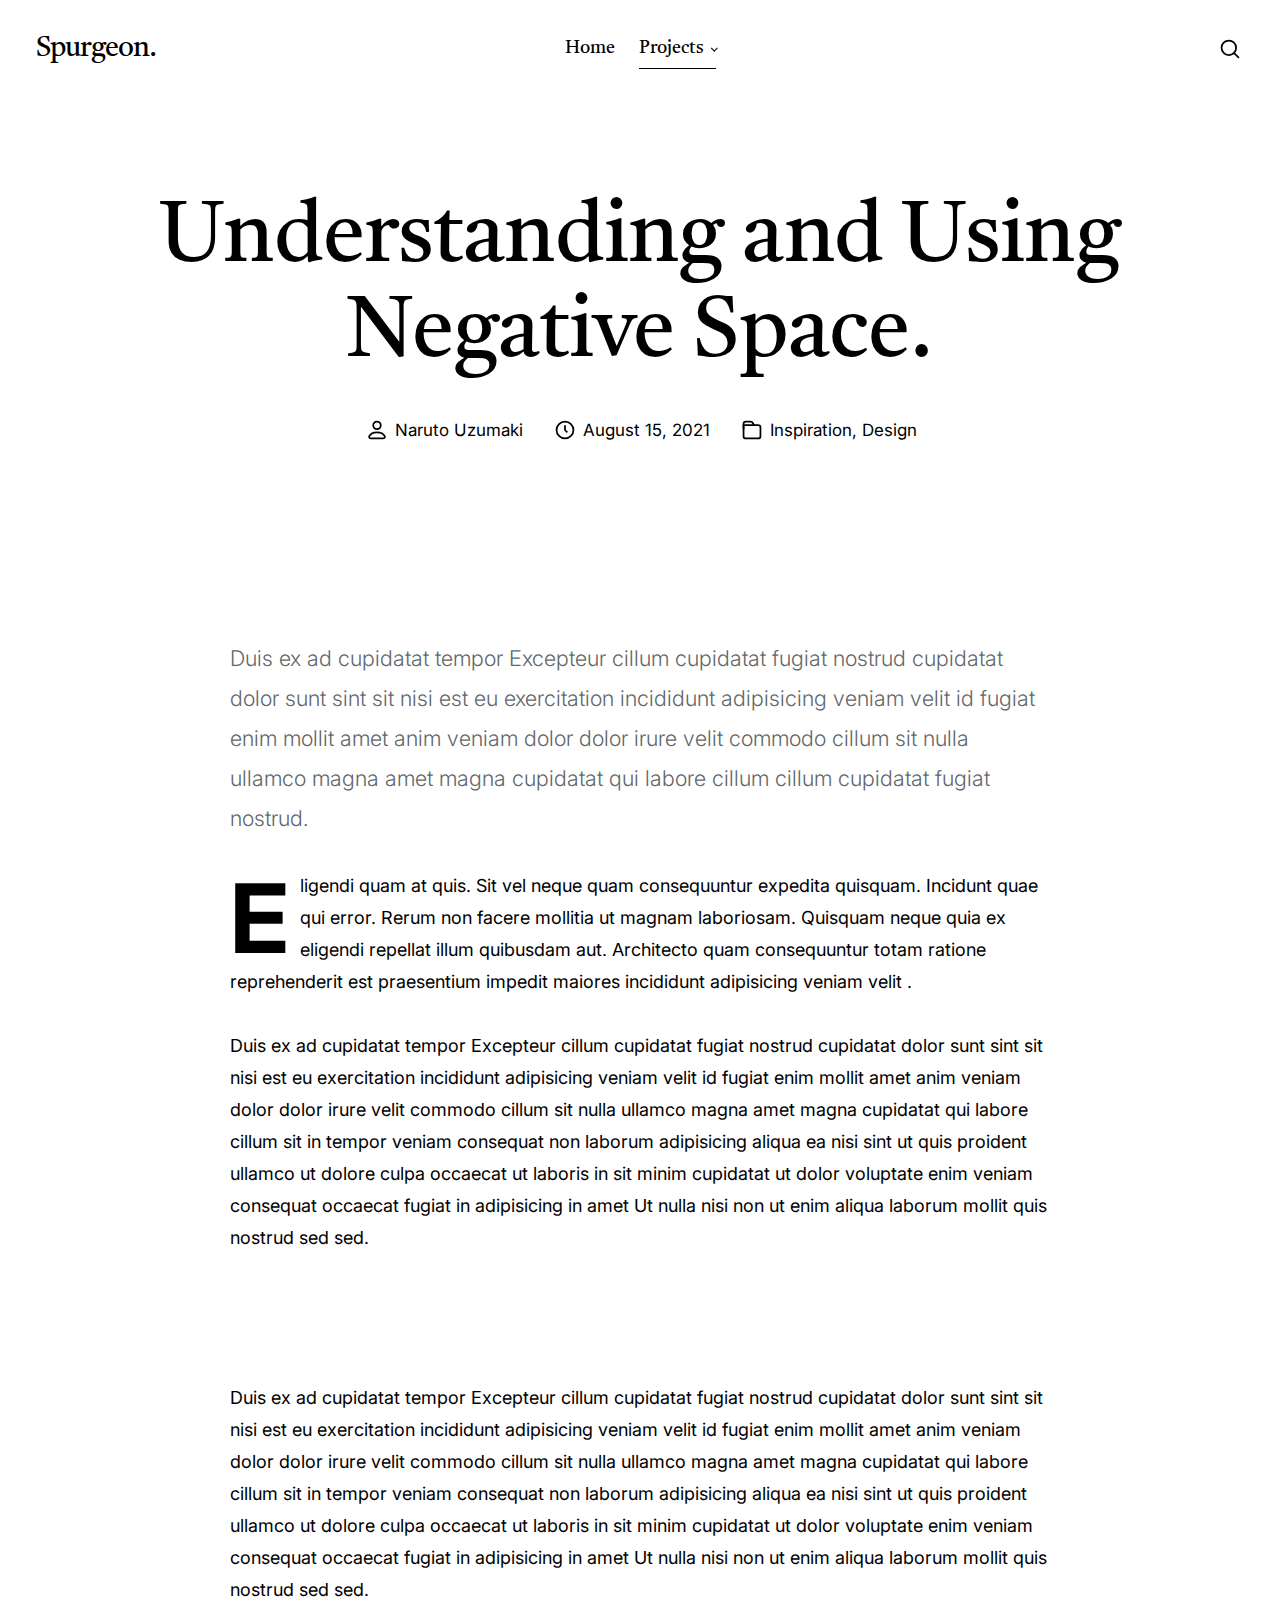
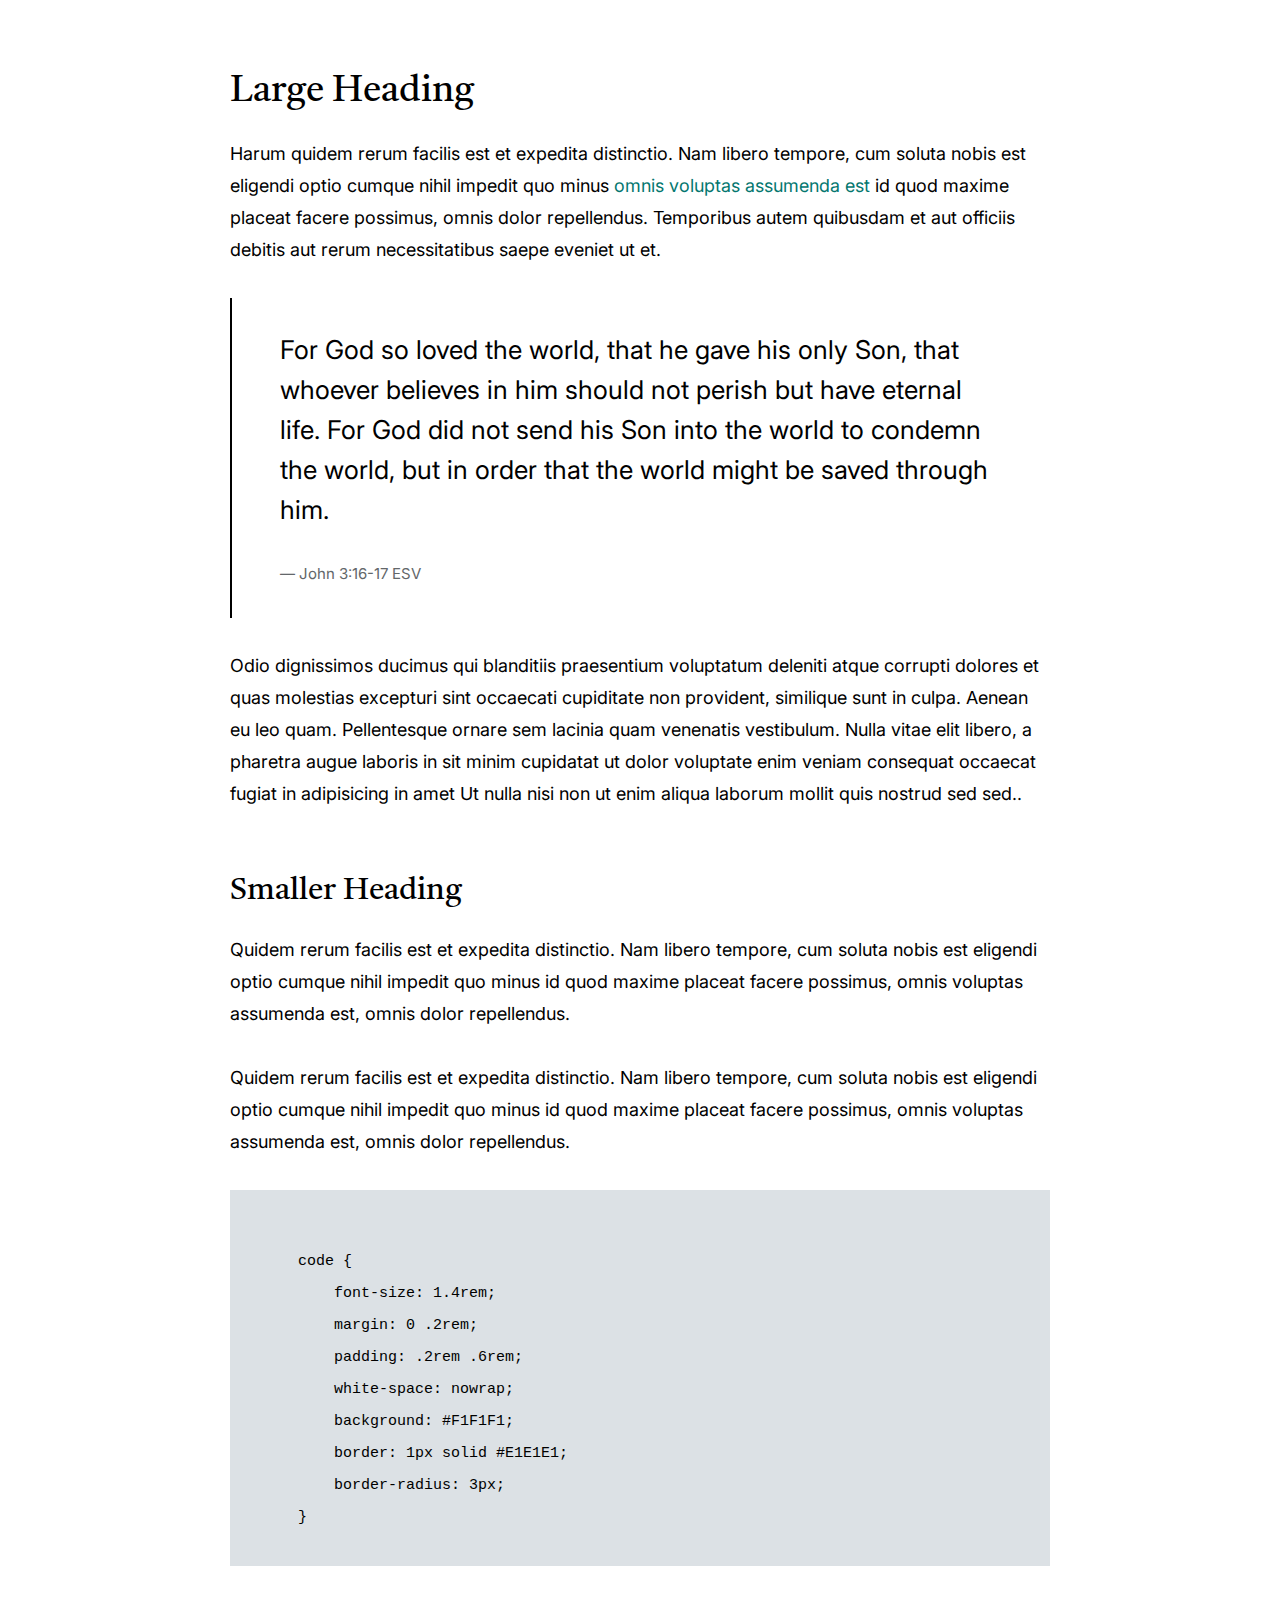
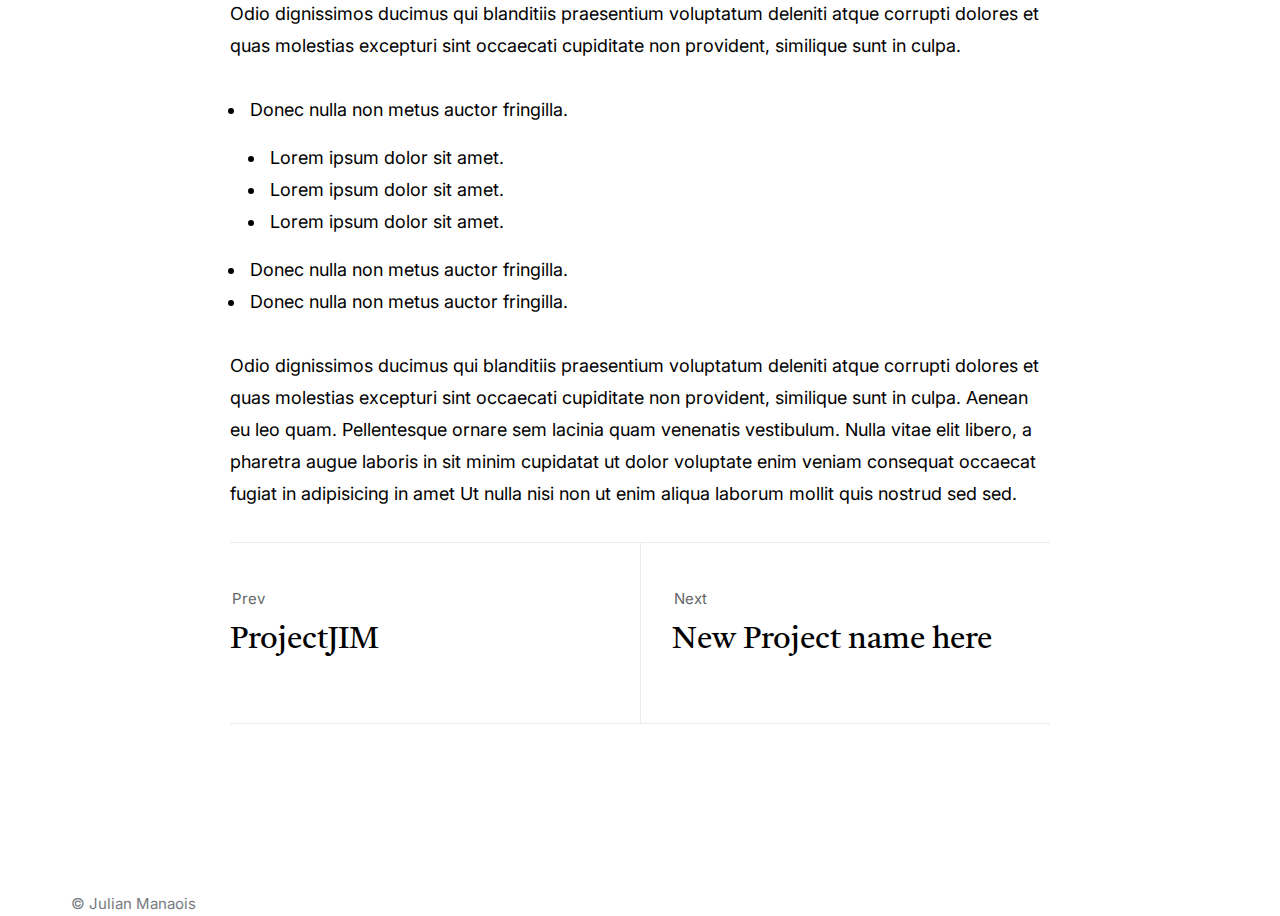
==== anyabot.html @ 5044588b "update blog pgs" ====
<!DOCTYPE html>
<html lang="en" class="no-js" >
<head>

    <!--- basic page needs
    ================================================== -->
    <meta charset="utf-8">
    <meta name="viewport" content="width=device-width, initial-scale=1">
    <title>Standard Post - Spurgeon</title>

    <script>
        document.documentElement.classList.remove('no-js');
        document.documentElement.classList.add('js');
    </script>

    <!-- CSS
    ================================================== -->
    <link rel="stylesheet" href="css/vendor.css">
    <link rel="stylesheet" href="css/styles.css">

    <!-- favicons
    ================================================== -->
    <link rel="apple-touch-icon" sizes="180x180" href="apple-touch-icon.png">
    <link rel="icon" type="image/png" sizes="32x32" href="favicon-32x32.png">
    <link rel="icon" type="image/png" sizes="16x16" href="favicon-16x16.png">
    <link rel="manifest" href="site.webmanifest">

</head>

<body id="top">


    <!-- preloader
    ================================================== -->
    <div id="preloader">
        <div id="loader" class="dots-fade">
            <div></div>
            <div></div>
            <div></div>
        </div>
    </div>


    <!-- page wrap
    ================================================== -->
    <div id="page" class="s-pagewrap">


        <!-- # site header 
        ================================================== -->
        <header id="masthead" class="s-header">

            <div class="s-header__branding">
                <p class="site-title">
                    <a href="index.html" rel="home">Spurgeon.</a>
                </p>
            </div>

            <div class="row s-header__navigation">

                <nav class="s-header__nav-wrap">
    
                    <ul class="s-header__nav">
                        <li><a href="index.html" title="">Home</a></li>
                        <li class="current-menu-item has-children">
                            <a href="#0" title="" class="">Projects</a>
                            <ul class="sub-menu">
                                <li><a href="projectjim.html">ProjectJIM</a></li>
                                <li><a href="jobhunter.html">JobHunter</a></li>
                                <li><a href="anyabot.html">AnyaBot</a></li>
                            </ul>
                        </li>
                    </ul> <!-- end s-header__nav -->

                </nav> <!-- end s-header__nav-wrap -->
    
            </div> <!-- end s-header__navigation -->

            <div class="s-header__search">

                <div class="s-header__search-inner">
                    <div class="row">
    
                        <form role="search" method="get" class="s-header__search-form" action="#">
                            <label>
                                <span class="u-screen-reader-text">Search for:</span>
                                <input type="search" class="s-header__search-field" placeholder="Search for..." value="" name="s" title="Search for:" autocomplete="off">
                            </label>
                            <input type="submit" class="s-header__search-submit" value="Search"> 
                        </form>
    
                        <a href="#0" title="Close Search" class="s-header__search-close">Close</a>
    
                    </div> <!-- end row -->
                </div> <!-- s-header__search-inner -->
    
            </div> <!-- end s-header__search -->

            <a class="s-header__menu-toggle" href="#0"><span>Menu</span></a>
            <a class="s-header__search-trigger" href="#">
                <svg width="24" height="24" fill="none" viewBox="0 0 24 24">
                    <path stroke="currentColor" stroke-linecap="round" stroke-linejoin="round" stroke-width="1.5" d="M19.25 19.25L15.5 15.5M4.75 11C4.75 7.54822 7.54822 4.75 11 4.75C14.4518 4.75 17.25 7.54822 17.25 11C17.25 14.4518 14.4518 17.25 11 17.25C7.54822 17.25 4.75 14.4518 4.75 11Z"></path>
                </svg>
            </a>

        </header> <!-- end s-header -->


        <!-- # site-content
        ================================================== -->
        <div id="content" class="s-content s-content--blog">

                <div class="row entry-wrap">
                    <div class="column lg-12">

                        <article class="entry format-standard">

                            <header class="entry__header">
    
                                <h1 class="entry__title">
                                    Understanding and Using Negative Space.
                                </h1>

                                <div class="entry__meta">
                                    <div class="entry__meta-author">
                                        <svg width="24" height="24" fill="none" viewBox="0 0 24 24">
                                            <circle cx="12" cy="8" r="3.25" stroke="currentColor" stroke-linecap="round" stroke-linejoin="round" stroke-width="1.5"></circle>
                                            <path stroke="currentColor" stroke-linecap="round" stroke-linejoin="round" stroke-width="1.5" d="M6.8475 19.25H17.1525C18.2944 19.25 19.174 18.2681 18.6408 17.2584C17.8563 15.7731 16.068 14 12 14C7.93201 14 6.14367 15.7731 5.35924 17.2584C4.82597 18.2681 5.70558 19.25 6.8475 19.25Z"></path>
                                        </svg>
                                        <a href="#">Naruto Uzumaki</a> 
                                    </div>
                                    <div class="entry__meta-date">
                                        <svg width="24" height="24" fill="none" viewBox="0 0 24 24">
                                            <circle cx="12" cy="12" r="7.25" stroke="currentColor" stroke-width="1.5"></circle>
                                            <path stroke="currentColor" stroke-width="1.5" d="M12 8V12L14 14"></path>
                                        </svg>
                                        August 15, 2021 
                                    </div>
                                    <div class="entry__meta-cat">
                                        <svg width="24" height="24" fill="none" viewBox="0 0 24 24">
                                            <path stroke="currentColor" stroke-linecap="round" stroke-linejoin="round" stroke-width="1.5" d="M19.25 17.25V9.75C19.25 8.64543 18.3546 7.75 17.25 7.75H4.75V17.25C4.75 18.3546 5.64543 19.25 6.75 19.25H17.25C18.3546 19.25 19.25 18.3546 19.25 17.25Z"></path>
                                            <path stroke="currentColor" stroke-linecap="round" stroke-linejoin="round" stroke-width="1.5" d="M13.5 7.5L12.5685 5.7923C12.2181 5.14977 11.5446 4.75 10.8127 4.75H6.75C5.64543 4.75 4.75 5.64543 4.75 6.75V11"></path>
                                        </svg>
                                          
                                        <span class="cat-links">
                                            <a href="#0">Inspiration</a>
                                            <a href="#0">Design</a>
                                        </span>
                                    </div>
                                </div>
                            </header>

                            <div class="entry__media">
                                <figure class="featured-image">
                                    <img src="images/thumbs/single/standard-1200.jpg" 
                                      srcset="images/thumbs/single/standard-2400.jpg 2400w, 
                                              images/thumbs/single/standard-1200.jpg 1200w, 
                                              images/thumbs/single/standard-600.jpg 600w" sizes="(max-width: 2400px) 100vw, 2400px" alt="">
                                </figure>
                            </div>

                            <div class="content-primary">

                                <div class="entry__content">
                                    <p class="lead">
                                    Duis ex ad cupidatat tempor Excepteur cillum cupidatat fugiat nostrud cupidatat dolor 
                                    sunt sint sit nisi est eu exercitation incididunt adipisicing veniam velit id fugiat 
                                    enim mollit amet anim veniam dolor dolor irure velit commodo cillum sit nulla ullamco 
                                    magna amet magna cupidatat qui labore cillum cillum cupidatat fugiat nostrud. </p> 

                                    <p class="drop-cap">
                                    Eligendi quam at quis. Sit vel neque quam consequuntur expedita quisquam. Incidunt quae 
                                    qui error. Rerum non facere mollitia ut magnam laboriosam. Quisquam neque quia ex eligendi 
                                    repellat illum quibusdam aut. Architecto quam consequuntur totam ratione reprehenderit est 
                                    praesentium impedit maiores incididunt adipisicing veniam velit .
                                    </p>
            
                                    <p>
                                    Duis ex ad cupidatat tempor Excepteur cillum cupidatat fugiat nostrud cupidatat dolor 
                                    sunt sint sit nisi est eu exercitation incididunt adipisicing veniam velit id fugiat 
                                    enim mollit amet anim veniam dolor dolor irure velit commodo cillum sit nulla ullamco 
                                    magna amet magna cupidatat qui labore cillum sit in tempor veniam consequat non laborum 
                                    adipisicing aliqua ea nisi sint ut quis proident ullamco ut dolore culpa occaecat ut 
                                    laboris in sit minim cupidatat ut dolor voluptate enim veniam consequat occaecat fugiat 
                                    in adipisicing in amet Ut nulla nisi non ut enim aliqua laborum mollit quis nostrud sed sed.
                                    </p>
                
                                    <figure class="alignwide">
                                        <img src="images/sample-1200.jpg" 
                                          srcset="images/sample-2400.jpg 2400w, 
                                                  images/sample-1200.jpg 1200w, 
                                                  images/sample-600.jpg 600w" sizes="(max-width: 2400px) 100vw, 2400px" alt="">
                                    </figure>
            
                                    <p>
                                    Duis ex ad cupidatat tempor Excepteur cillum cupidatat fugiat nostrud cupidatat dolor 
                                    sunt sint sit nisi est eu exercitation incididunt adipisicing veniam velit id fugiat 
                                    enim mollit amet anim veniam dolor dolor irure velit commodo cillum sit nulla ullamco 
                                    magna amet magna cupidatat qui labore cillum sit in tempor veniam consequat non laborum 
                                    adipisicing aliqua ea nisi sint ut quis proident ullamco ut dolore culpa occaecat ut 
                                    laboris in sit minim cupidatat ut dolor voluptate enim veniam consequat occaecat fugiat 
                                    in adipisicing in amet Ut nulla nisi non ut enim aliqua laborum mollit quis nostrud sed sed.
                                    </p>
            
                                    <h2>Large Heading</h2>
            
                                    <p>
                                    Harum quidem rerum facilis est et expedita distinctio. Nam libero tempore, cum soluta 
                                    nobis est eligendi optio cumque nihil impedit quo minus <a href="http://#">omnis voluptas assumenda est</a> 
                                    id quod maxime placeat facere possimus, omnis dolor repellendus. Temporibus autem quibusdam et 
                                    aut officiis debitis aut rerum necessitatibus saepe eveniet ut et.</p>
            
                                    <blockquote>
                                        <p>
                                        For God so loved the world, that he gave his only Son, that whoever believes in 
                                        him should not perish but have eternal life. For God did not send his Son into 
                                        the world to condemn the world, but in order that the world might be 
                                        saved through him.
                                        </p>
                                        <cite>John 3:16-17 ESV</cite>
                                    </blockquote>
            
                                    <p>
                                    Odio dignissimos ducimus qui blanditiis praesentium voluptatum deleniti atque corrupti dolores 
                                    et quas molestias excepturi sint occaecati cupiditate non provident, similique sunt in culpa. 
                                    Aenean eu leo quam. Pellentesque ornare sem lacinia quam venenatis vestibulum. Nulla vitae elit 
                                    libero, a pharetra augue laboris in sit minim cupidatat ut dolor voluptate enim veniam consequat 
                                    occaecat fugiat in adipisicing in amet Ut nulla nisi non ut enim aliqua laborum mollit quis nostrud sed sed..</p>
            
                                    <h3>Smaller Heading</h3>
            
                                    <p>
                                    Quidem rerum facilis est et expedita distinctio. Nam libero tempore, cum soluta nobis est 
                                    eligendi optio cumque nihil impedit quo minus id quod maxime placeat facere possimus, omnis voluptas 
                                    assumenda est, omnis dolor repellendus.
                                    </p>
            
                                    <p>
                                    Quidem rerum facilis est et expedita distinctio. Nam libero tempore, cum soluta nobis est 
                                    eligendi optio cumque nihil impedit quo minus id quod maxime placeat facere possimus, omnis voluptas 
                                    assumenda est, omnis dolor repellendus.
                                    </p>
                                        
<pre><code class="language-css">
    code {
        font-size: 1.4rem;
        margin: 0 .2rem;
        padding: .2rem .6rem;
        white-space: nowrap;
        background: #F1F1F1;
        border: 1px solid #E1E1E1;	
        border-radius: 3px;
    }
</code></pre>
                                            
                                    <p>
                                    Odio dignissimos ducimus qui blanditiis praesentium voluptatum deleniti atque corrupti dolores et 
                                    quas molestias excepturi sint occaecati cupiditate non provident, similique sunt in culpa.</p>
            
                                    <ul>
                                        <li>Donec nulla non metus auctor fringilla.
                                            <ul>
                                                <li>Lorem ipsum dolor sit amet.</li>
                                                <li>Lorem ipsum dolor sit amet.</li>
                                                <li>Lorem ipsum dolor sit amet.</li>
                                            </ul>
                                        </li>
                                        <li>Donec nulla non metus auctor fringilla.</li>
                                        <li>Donec nulla non metus auctor fringilla.</li>
                                    </ul>
            
                                    <p>
                                    Odio dignissimos ducimus qui blanditiis praesentium voluptatum deleniti atque corrupti dolores et quas 
                                    molestias excepturi sint occaecati cupiditate non provident, similique sunt in culpa. Aenean eu leo quam. 
                                    Pellentesque ornare sem lacinia quam venenatis vestibulum. Nulla vitae elit libero, a pharetra augue 
                                    laboris in sit minim cupidatat ut dolor voluptate enim veniam consequat occaecat fugiat in adipisicing 
                                    in amet Ut nulla nisi non ut enim aliqua laborum mollit quis nostrud sed sed.
                                    </p>

                                <div class="post-nav">
                                    <div class="post-nav__prev">
                                        <a href="projectjim.html" rel="prev">
                                            <span>Prev</span>
                                            ProjectJIM 
                                        </a>
                                    </div>
                                    <div class="post-nav__next">
                                        <a href="newproject.html" rel="next">
                                            <span>Next</span>
                                            New Project name here
                                        </a>
                                    </div>
                                </div>

                            </div> <!-- end content-primary -->

                        </article> <!-- end entry -->

                </div>
            </div> <!-- end s-footer__subscribe -->

            <div class="row s-footer__bottom">
                <div class="column lg-5 md-6 tab-12">
                    <div class="ss-copyright">
                        <span>© Julian Manaois</span> 
                    </div>
                </div>

            </div> <!-- end s-footer__bottom -->
           
            <div class="ss-go-top">
                <a class="smoothscroll" title="Back to Top" href="#top">
                    <svg width="24" height="24" fill="none" viewBox="0 0 24 24">
                        <path stroke="currentColor" stroke-linecap="round" stroke-linejoin="round" stroke-width="1.5" d="M17.25 10.25L12 4.75L6.75 10.25"/>
                        <path stroke="currentColor" stroke-linecap="round" stroke-linejoin="round" stroke-width="1.5" d="M12 19.25V5.75"/>
                    </svg>
                </a>
            </div> <!-- end ss-go-top -->

        </footer><!-- end s-footer -->


    <!-- Java Script
    ================================================== -->
    <script src="js/blogplugins.js"></script>
    <script src="js/blogmain.js"></script>

</body>
</html>
---- css/vendor.css ----
/* clearfix */
.owl-carousel .owl-wrapper:after {
	content: ".";
	display: block;
	clear: both;
	visibility: hidden;
	line-height: 0;
	height: 0;
}

/* display none until init */
.owl-carousel {
	display: none;
	position: relative;
	width: 100%;
	-ms-touch-action: pan-y;
}
.owl-carousel .owl-wrapper {
	display: none;
	position: relative;
	-webkit-transform: translate3d(0px, 0px, 0px);
}
.owl-carousel .owl-wrapper-outer {
	overflow: hidden;
	position: relative;
	width: 100%;
}
.owl-carousel .owl-wrapper-outer.autoHeight {
	-webkit-transition: height 500ms ease-in-out;
	-moz-transition: height 500ms ease-in-out;
	-ms-transition: height 500ms ease-in-out;
	-o-transition: height 500ms ease-in-out;
	transition: height 500ms ease-in-out;
}
.owl-carousel .owl-item {
	float: left;
}
.owl-controls .owl-page, .owl-controls .owl-buttons div {
	cursor: pointer;
}
.owl-controls {
	-webkit-user-select: none;
	-khtml-user-select: none;
	-moz-user-select: none;
	-ms-user-select: none;
	user-select: none;
	-webkit-tap-highlight-color: transparent;
}

/* mouse grab icon */
.grabbing {
	cursor: url(grabbing.png) 8 8, move;
}

/* fix */
.owl-carousel .owl-wrapper, .owl-carousel .owl-item {
	-webkit-backface-visibility: hidden;
	-moz-backface-visibility: hidden;
	-ms-backface-visibility: hidden;
	-webkit-transform: translate3d(0, 0, 0);
	-moz-transform: translate3d(0, 0, 0);
	-ms-transform: translate3d(0, 0, 0);
}

/* 
 *  Owl Carousel CSS3 Transitions 
 *  v1.3.2
 */
.owl-origin {
	-webkit-perspective: 1200px;
	-webkit-perspective-origin-x: 50%;
	-webkit-perspective-origin-y: 50%;
	-moz-perspective: 1200px;
	-moz-perspective-origin-x: 50%;
	-moz-perspective-origin-y: 50%;
	perspective: 1200px;
}

/* fade */
.owl-fade-out {
	z-index: 10;
	-webkit-animation: fadeOut .7s both ease;
	-moz-animation: fadeOut .7s both ease;
	animation: fadeOut .7s both ease;
}
.owl-fade-in {
	-webkit-animation: fadeIn .7s both ease;
	-moz-animation: fadeIn .7s both ease;
	animation: fadeIn .7s both ease;
}

/* backSlide */
.owl-backSlide-out {
	-webkit-animation: backSlideOut 1s both ease;
	-moz-animation: backSlideOut 1s both ease;
	animation: backSlideOut 1s both ease;
}
.owl-backSlide-in {
	-webkit-animation: backSlideIn 1s both ease;
	-moz-animation: backSlideIn 1s both ease;
	animation: backSlideIn 1s both ease;
}

/* goDown */
.owl-goDown-out {
	-webkit-animation: scaleToFade .7s ease both;
	-moz-animation: scaleToFade .7s ease both;
	animation: scaleToFade .7s ease both;
}
.owl-goDown-in {
	-webkit-animation: goDown .6s ease both;
	-moz-animation: goDown .6s ease both;
	animation: goDown .6s ease both;
}

/* scaleUp */
.owl-fadeUp-in {
	-webkit-animation: scaleUpFrom .5s ease both;
	-moz-animation: scaleUpFrom .5s ease both;
	animation: scaleUpFrom .5s ease both;
}
.owl-fadeUp-out {
	-webkit-animation: scaleUpTo .5s ease both;
	-moz-animation: scaleUpTo .5s ease both;
	animation: scaleUpTo .5s ease both;
}

/* Keyframes */

/*empty*/
@-webkit-keyframes empty {
	0% {
		opacity: 1;
	}
}
@-moz-keyframes empty {
	0% {
		opacity: 1;
	}
}
@keyframes empty {
	0% {
		opacity: 1;
	}
}
@-webkit-keyframes fadeIn {
	0% {
		opacity: 0;
	}
	100% {
		opacity: 1;
	}
}
@-moz-keyframes fadeIn {
	0% {
		opacity: 0;
	}
	100% {
		opacity: 1;
	}
}
@keyframes fadeIn {
	0% {
		opacity: 0;
	}
	100% {
		opacity: 1;
	}
}
@-webkit-keyframes fadeOut {
	0% {
		opacity: 1;
	}
	100% {
		opacity: 0;
	}
}
@-moz-keyframes fadeOut {
	0% {
		opacity: 1;
	}
	100% {
		opacity: 0;
	}
}
@keyframes fadeOut {
	0% {
		opacity: 1;
	}
	100% {
		opacity: 0;
	}
}
@-webkit-keyframes backSlideOut {
	25% {
		opacity: .5;
		-webkit-transform: translateZ(-500px);
	}
	75% {
		opacity: .5;
		-webkit-transform: translateZ(-500px) translateX(-200%);
	}
	100% {
		opacity: .5;
		-webkit-transform: translateZ(-500px) translateX(-200%);
	}
}
@-moz-keyframes backSlideOut {
	25% {
		opacity: .5;
		-moz-transform: translateZ(-500px);
	}
	75% {
		opacity: .5;
		-moz-transform: translateZ(-500px) translateX(-200%);
	}
	100% {
		opacity: .5;
		-moz-transform: translateZ(-500px) translateX(-200%);
	}
}
@keyframes backSlideOut {
	25% {
		opacity: .5;
		transform: translateZ(-500px);
	}
	75% {
		opacity: .5;
		transform: translateZ(-500px) translateX(-200%);
	}
	100% {
		opacity: .5;
		transform: translateZ(-500px) translateX(-200%);
	}
}
@-webkit-keyframes backSlideIn {
	0%, 25% {
		opacity: .5;
		-webkit-transform: translateZ(-500px) translateX(200%);
	}
	75% {
		opacity: .5;
		-webkit-transform: translateZ(-500px);
	}
	100% {
		opacity: 1;
		-webkit-transform: translateZ(0) translateX(0);
	}
}
@-moz-keyframes backSlideIn {
	0%, 25% {
		opacity: .5;
		-moz-transform: translateZ(-500px) translateX(200%);
	}
	75% {
		opacity: .5;
		-moz-transform: translateZ(-500px);
	}
	100% {
		opacity: 1;
		-moz-transform: translateZ(0) translateX(0);
	}
}
@keyframes backSlideIn {
	0%, 25% {
		opacity: .5;
		transform: translateZ(-500px) translateX(200%);
	}
	75% {
		opacity: .5;
		transform: translateZ(-500px);
	}
	100% {
		opacity: 1;
		transform: translateZ(0) translateX(0);
	}
}
@-webkit-keyframes scaleToFade {
	to {
		opacity: 0;
		-webkit-transform: scale(0.8);
	}
}
@-moz-keyframes scaleToFade {
	to {
		opacity: 0;
		-moz-transform: scale(0.8);
	}
}
@keyframes scaleToFade {
	to {
		opacity: 0;
		transform: scale(0.8);
	}
}
@-webkit-keyframes goDown {
	from {
		-webkit-transform: translateY(-100%);
	}
}
@-moz-keyframes goDown {
	from {
		-moz-transform: translateY(-100%);
	}
}
@keyframes goDown {
	from {
		transform: translateY(-100%);
	}
}
@-webkit-keyframes scaleUpFrom {
	from {
		opacity: 0;
		-webkit-transform: scale(1.5);
	}
}
@-moz-keyframes scaleUpFrom {
	from {
		opacity: 0;
		-moz-transform: scale(1.5);
	}
}
@keyframes scaleUpFrom {
	from {
		opacity: 0;
		transform: scale(1.5);
	}
}
@-webkit-keyframes scaleUpTo {
	to {
		opacity: 0;
		-webkit-transform: scale(1.5);
	}
}
@-moz-keyframes scaleUpTo {
	to {
		opacity: 0;
		-moz-transform: scale(1.5);
	}
}
@keyframes scaleUpTo {
	to {
		opacity: 0;
		transform: scale(1.5);
	}
}



.mfp-bg {
	top: 0;
	left: 0;
	width: 100%;
	height: 100%;
	z-index: 1042;
	overflow: hidden;
	position: fixed;
	background: #0b0b0b;
	opacity: 0.8;
	filter: alpha(opacity=80);
}
.mfp-wrap {
	top: 0;
	left: 0;
	width: 100%;
	height: 100%;
	z-index: 1043;
	position: fixed;
	outline: none !important;
	-webkit-backface-visibility: hidden;
}
.mfp-container {
	text-align: center;
	position: absolute;
	width: 100%;
	height: 100%;
	left: 0;
	top: 0;
	padding: 0 8px;
	-webkit-box-sizing: border-box;
	-moz-box-sizing: border-box;
	box-sizing: border-box;
}
.mfp-container:before {
	content: '';
	display: inline-block;
	height: 100%;
	vertical-align: middle;
}
.mfp-align-top .mfp-container:before {
	display: none;
}
.mfp-content {
	position: relative;
	display: inline-block;
	vertical-align: middle;
	margin: 0 auto;
	text-align: left;
	z-index: 1045;
}
.mfp-inline-holder .mfp-content, .mfp-ajax-holder .mfp-content {
	width: 100%;
	cursor: auto;
}
.mfp-ajax-cur {
	cursor: progress;
}
.mfp-zoom-out-cur, .mfp-zoom-out-cur .mfp-image-holder .mfp-close {
	cursor: -moz-zoom-out;
	cursor: -webkit-zoom-out;
	cursor: zoom-out;
}
.mfp-zoom {
	cursor: pointer;
	cursor: -webkit-zoom-in;
	cursor: -moz-zoom-in;
	cursor: zoom-in;
}
.mfp-auto-cursor .mfp-content {
	cursor: auto;
}
.mfp-close, .mfp-arrow, .mfp-preloader, .mfp-counter {
	-webkit-user-select: none;
	-moz-user-select: none;
	user-select: none;
}
.mfp-loading.mfp-figure {
	display: none;
}
.mfp-hide {
	display: none !important;
}
.mfp-preloader {
	color: #CCC;
	position: absolute;
	top: 50%;
	width: auto;
	text-align: center;
	margin-top: -0.8em;
	left: 8px;
	right: 8px;
	z-index: 1044;
}
.mfp-preloader a {
	color: #CCC;
}
.mfp-preloader a:hover {
	color: #FFF;
}
.mfp-s-ready .mfp-preloader {
	display: none;
}
.mfp-s-error .mfp-content {
	display: none;
}
button.mfp-close, button.mfp-arrow {
	overflow: visible;
	cursor: pointer;
	background: transparent;
	border: 0;
	-webkit-appearance: none;
	display: block;
	outline: none;
	padding: 0;
	z-index: 1046;
	-webkit-box-shadow: none;
	box-shadow: none;
}
button::-moz-focus-inner {
	padding: 0;
	border: 0;
}
.mfp-close {
	width: 44px;
	height: 44px;
	line-height: 44px;
	position: absolute;
	right: 0;
	top: 0;
	text-decoration: none;
	text-align: center;
	opacity: 0.65;
	filter: alpha(opacity=65);
	padding: 0 0 18px 10px;
	color: #FFF;
	font-style: normal;
	font-size: 28px;
	font-family: Arial, Baskerville, monospace;
}
.mfp-close:hover, .mfp-close:focus {
	opacity: 1;
	filter: alpha(opacity=100);
}
.mfp-close:active {
	top: 1px;
}
.mfp-close-btn-in .mfp-close {
	color: #333;
}
.mfp-image-holder .mfp-close, .mfp-iframe-holder .mfp-close {
	color: #FFF;
	right: -6px;
	text-align: right;
	padding-right: 6px;
	width: 100%;
}
.mfp-counter {
	position: absolute;
	top: 0;
	right: 0;
	color: #CCC;
	font-size: 12px;
	line-height: 18px;
	white-space: nowrap;
}
.mfp-arrow {
	position: absolute;
	opacity: 0.65;
	filter: alpha(opacity=65);
	margin: 0;
	top: 50%;
	margin-top: -55px;
	padding: 0;
	width: 90px;
	height: 110px;
	-webkit-tap-highlight-color: transparent;
}
.mfp-arrow:active {
	margin-top: -54px;
}
.mfp-arrow:hover, .mfp-arrow:focus {
	opacity: 1;
	filter: alpha(opacity=100);
}
.mfp-arrow:before, .mfp-arrow:after, .mfp-arrow .mfp-b, .mfp-arrow .mfp-a {
	content: '';
	display: block;
	width: 0;
	height: 0;
	position: absolute;
	left: 0;
	top: 0;
	margin-top: 35px;
	margin-left: 35px;
	border: medium inset transparent;
}
.mfp-arrow:after, .mfp-arrow .mfp-a {
	border-top-width: 13px;
	border-bottom-width: 13px;
	top: 8px;
}
.mfp-arrow:before, .mfp-arrow .mfp-b {
	border-top-width: 21px;
	border-bottom-width: 21px;
	opacity: 0.7;
}
.mfp-arrow-left {
	left: 0;
}
.mfp-arrow-left:after, .mfp-arrow-left .mfp-a {
	border-right: 17px solid #FFF;
	margin-left: 31px;
}
.mfp-arrow-left:before, .mfp-arrow-left .mfp-b {
	margin-left: 25px;
	border-right: 27px solid #3F3F3F;
}
.mfp-arrow-right {
	right: 0;
}
.mfp-arrow-right:after, .mfp-arrow-right .mfp-a {
	border-left: 17px solid #FFF;
	margin-left: 39px;
}
.mfp-arrow-right:before, .mfp-arrow-right .mfp-b {
	border-left: 27px solid #3F3F3F;
}
.mfp-iframe-holder {
	padding-top: 40px;
	padding-bottom: 40px;
}
.mfp-iframe-holder .mfp-content {
	line-height: 0;
	width: 100%;
	max-width: 900px;
}
.mfp-iframe-holder .mfp-close {
	top: -40px;
}
.mfp-iframe-scaler {
	width: 100%;
	height: 0;
	overflow: hidden;
	padding-top: 56.25%;
}
.mfp-iframe-scaler iframe {
	position: absolute;
	display: block;
	top: 0;
	left: 0;
	width: 100%;
	height: 100%;
	box-shadow: 0 0 8px rgba(0, 0, 0, 0.6);
	background: #000;
}

/* Main image in popup */
img.mfp-img {
	width: auto;
	max-width: 100%;
	height: auto;
	display: block;
	line-height: 0;
	-webkit-box-sizing: border-box;
	-moz-box-sizing: border-box;
	box-sizing: border-box;
	padding: 40px 0 40px;
	margin: 0 auto;
}

/* The shadow behind the image */
.mfp-figure {
	line-height: 0;
}
.mfp-figure:after {
	content: '';
	position: absolute;
	left: 0;
	top: 40px;
	bottom: 40px;
	display: block;
	right: 0;
	width: auto;
	height: auto;
	z-index: -1;
	box-shadow: 0 0 8px rgba(0, 0, 0, 0.6);
	background: #444;
}
.mfp-figure small {
	color: #BDBDBD;
	display: block;
	font-size: 12px;
	line-height: 14px;
}
.mfp-figure figure {
	margin: 0;
}
.mfp-bottom-bar {
	margin-top: -36px;
	position: absolute;
	top: 100%;
	left: 0;
	width: 100%;
	cursor: auto;
}
.mfp-title {
	text-align: left;
	line-height: 18px;
	color: #F3F3F3;
	word-wrap: break-word;
	padding-right: 36px;
}
.mfp-image-holder .mfp-content {
	max-width: 100%;
}
.mfp-gallery .mfp-image-holder .mfp-figure {
	cursor: pointer;
}
@media screen and (max-width:800px) and (orientation:landscape), screen and (max-height:300px) {

	/**
	     * Remove all paddings around the image on small screen
	     */
	.mfp-img-mobile .mfp-image-holder {
		padding-left: 0;
		padding-right: 0;
	}
	.mfp-img-mobile img.mfp-img {
		padding: 0;
	}
	.mfp-img-mobile .mfp-figure:after {
		top: 0;
		bottom: 0;
	}
	.mfp-img-mobile .mfp-figure small {
		display: inline;
		margin-left: 5px;
	}
	.mfp-img-mobile .mfp-bottom-bar {
		background: rgba(0, 0, 0, 0.6);
		bottom: 0;
		margin: 0;
		top: auto;
		padding: 3px 5px;
		position: fixed;
		-webkit-box-sizing: border-box;
		-moz-box-sizing: border-box;
		box-sizing: border-box;
	}
	.mfp-img-mobile .mfp-bottom-bar:empty {
		padding: 0;
	}
	.mfp-img-mobile .mfp-counter {
		right: 5px;
		top: 3px;
	}
	.mfp-img-mobile .mfp-close {
		top: 0;
		right: 0;
		width: 35px;
		height: 35px;
		line-height: 35px;
		background: rgba(0, 0, 0, 0.6);
		position: fixed;
		text-align: center;
		padding: 0;
	}
}
@media all and (max-width:900px) {
	.mfp-arrow {
		-webkit-transform: scale(0.75);
		transform: scale(0.75);
	}
	.mfp-arrow-left {
		-webkit-transform-origin: 0;
		transform-origin: 0;
	}
	.mfp-arrow-right {
		-webkit-transform-origin: 100%;
		transform-origin: 100%;
	}
	.mfp-container {
		padding-left: 6px;
		padding-right: 6px;
	}
}
.mfp-ie7 .mfp-img {
	padding: 0;
}
.mfp-ie7 .mfp-bottom-bar {
	width: 600px;
	left: 50%;
	margin-left: -300px;
	margin-top: 5px;
	padding-bottom: 5px;
}
.mfp-ie7 .mfp-container {
	padding: 0;
}
.mfp-ie7 .mfp-content {
	padding-top: 44px;
}
.mfp-ie7 .mfp-close {
	top: 0;
	right: 0;
	padding-top: 0;
}
---- css/styles.css ----
/* =================================================================== 
 * Julian Manaois
 * Blog Styles
 =================================================================== */
@import url("https://fonts.googleapis.com/css2?family=Castoro:ital@0;1&family=Inter:wght@300;400;500;600;700&display=swap");

:root {
    --font-1    : "Inter", sans-serif;
    --font-2    : "Castoro", serif;

    /* monospace
    */
    --font-mono : Consolas, "Andale Mono", Courier, "Courier New", monospace;
}

:root {

    /* color-1(#04776F)
     * color-2(#DD614A)
     */
    --color-1                      : #04776F;
    --color-2                      : #DD614A;

    /* feedback colors
     * color-error(#ffd1d2), color-success(#c8e675), 
     * color-info(#d7ecfb), color-notice(#fff099)
     */
    --color-error                  : hsla(359, 100%, 91%, 1);
    --color-success                : hsla(76, 69%, 68%, 1);
    --color-info                   : hsla(205, 82%, 91%, 1);
    --color-notice                 : hsla(51, 100%, 80%, 1);
    --color-error-content          : hsla(359, 50%, 50%, 1);
    --color-success-content        : hsla(76, 29%, 28%, 1);
    --color-info-content           : hsla(205, 32%, 31%, 1);
    --color-notice-content         : hsla(51, 30%, 30%, 1);

    /* shades 
     * generated using 
     * Tint & Shade Generator 
     * (https://maketintsandshades.com/)
     */
    --color-black                  : #000000;
    --color-gray-19                : #141415;
    --color-gray-18                : #27292a;
    --color-gray-17                : #3b3d40;
    --color-gray-16                : #4f5255;
    --color-gray-15                : #63676a;
    --color-gray-14                : #767b7f;
    --color-gray-13                : #8a9094;
    --color-gray-12                : #9ea4aa;
    --color-gray-11                : #b1b9bf;
    --color-gray-10                : #c5cdd4;
    --color-gray-9                 : #cbd2d8;
    --color-gray-8                 : #d1d7dd;
    --color-gray-7                 : #d6dce1;
    --color-gray-6                 : #dce1e5;
    --color-gray-5                 : #e2e6ea;
    --color-gray-4                 : #e8ebee;
    --color-gray-3                 : #eef0f2;
    --color-gray-2                 : #f3f5f6;
    --color-gray-1                 : #f9fafb;
    --color-white                  : #ffffff;

    /* text
     */
    --color-text                   : var(--color-black);
    --color-text-dark              : var(--color-black);
    --color-text-light             : var(--color-gray-15);
    --color-placeholder            : var(--color-gray-13);

    /* buttons
     */
    --color-btn                    : var(--color-gray-5);
    --color-btn-text               : var(--color-black);
    --color-btn-hover              : var(--color-gray-7);
    --color-btn-hover-text         : var(--color-black);
    --color-btn-primary            : var(--color-black);
    --color-btn-primary-text       : var(--color-white);
    --color-btn-primary-hover      : var(--color-1);
    --color-btn-primary-hover-text : var(--color-white);
    --color-btn-stroke             : var(--color-black);
    --color-btn-stroke-text        : var(--color-black);
    --color-btn-stroke-hover       : var(--color-black);
    --color-btn-stroke-hover-text  : var(--color-white);

    /* preloader
     */
    --color-preloader-bg           : white;
    --color-loader                 : black;
    --color-loader-light           : rgba(0, 0, 0, 0.1);

    /* others
     */
    --color-body                   : white;
    --color-border                 : rgba(0, 0, 0, .08);
    --border-radius                : 3px;
}

/* ------------------------------------------------------------------- 
 * ## spacing and typescale
 * ------------------------------------------------------------------- */
:root {

    /* spacing
     * base font size: 18px 
     * vertical space unit : 32px
     */
    --base-size        : 62.5%;
    --multiplier       : 1;
    --base-font-size   : calc(1.8rem * var(--multiplier));
    --space            : calc(3.2rem * var(--multiplier));

    /* vertical spacing 
     */
    --vspace-0_125     : calc(0.125 * var(--space));
    --vspace-0_25      : calc(0.25 * var(--space));
    --vspace-0_375     : calc(0.375 * var(--space));
    --vspace-0_5       : calc(0.5 * var(--space));
    --vspace-0_625     : calc(0.625 * var(--space));
    --vspace-0_75      : calc(0.75 * var(--space));
    --vspace-0_875     : calc(0.875 * var(--space));
    --vspace-1         : calc(var(--space));
    --vspace-1_25      : calc(1.25 * var(--space));
    --vspace-1_5       : calc(1.5 * var(--space));
    --vspace-1_75      : calc(1.75 * var(--space));
    --vspace-2         : calc(2 * var(--space));
    --vspace-2_5       : calc(2.5 * var(--space));
    --vspace-3         : calc(3 * var(--space));
    --vspace-3_5       : calc(3.5 * var(--space));
    --vspace-4         : calc(4 * var(--space));
    --vspace-4_5       : calc(4.5 * var(--space));
    --vspace-5         : calc(5 * var(--space));

    /* type scale
     * ratio 1         :2 | base: 18px
     * -------------------------------------------------------
     *
     * --text-display-3 = (77.40px)
     * --text-display-2 = (64.50px)
     * --text-display-1 = (53.75px)
     * --text-xxxl      = (44.79px)
     * --text-xxl       = (37.32px)
     * --text-xl        = (31.10px)
     * --text-lg        = (25.92px)
     * --text-md        = (21.60px)
     * --text-size      = (18.00px) BASE
     * --text-sm        = (15.00px)
     * --text-xs        = (12.50px)
     *
     * ---------------------------------------------------------
     */
    --text-scale-ratio : 1.2;
    --text-size        : var(--base-font-size);
    --text-xs          : calc((var(--text-size) / var(--text-scale-ratio)) / var(--text-scale-ratio));
    --text-sm          : calc(var(--text-xs) * var(--text-scale-ratio));
    --text-md          : calc(var(--text-sm) * var(--text-scale-ratio) * var(--text-scale-ratio));
    --text-lg          : calc(var(--text-md) * var(--text-scale-ratio));
    --text-xl          : calc(var(--text-lg) * var(--text-scale-ratio));
    --text-xxl         : calc(var(--text-xl) * var(--text-scale-ratio));
    --text-xxxl        : calc(var(--text-xxl) * var(--text-scale-ratio));
    --text-display-1   : calc(var(--text-xxxl) * var(--text-scale-ratio));
    --text-display-2   : calc(var(--text-display-1) * var(--text-scale-ratio));
    --text-display-3   : calc(var(--text-display-2) * var(--text-scale-ratio));

    /* default button height
     */
    --vspace-btn       : var(--vspace-2);
}

/* on mobile devices below 600px, change the value of '--multiplier' 
 * to adjust the values of base font size and vertical space unit.
 */
@media screen and (max-width: 600px) {
    :root {
        --multiplier : .9375;
    }
}

/* ------------------------------------------------------------------- 
 * ## grid variables
 * ------------------------------------------------------------------- */
:root {

    /* widths for rows and containers
     */
    --width-full     : 100%;
    --width-max      : 1200px;
    --width-wide     : 1400px;
    --width-wider    : 1600px;
    --width-widest   : 1800px;
    --width-narrow   : 1000px;
    --width-narrower : 800px;
    --width-grid-max : var(--width-max);

    /* gutter
     */
    --gutter         : 2rem;
}

/* on medium screen devices
 */
@media screen and (max-width: 1200px) {
    :root {
        --gutter : 1.8rem;
    }
}

/* on mobile devices
 */
@media screen and (max-width: 600px) {
    :root {
        --gutter : 1rem;
    }
}


/* ====================================================================
 * # NORMALIZE
 *
 *
 * --------------------------------------------------------------------
 * normalize.css v8.0.1 | MIT License |
 * github.com/necolas/normalize.css
 * -------------------------------------------------------------------- */
html {
    line-height              : 1.15;
    -webkit-text-size-adjust : 100%;
}

body {
    margin : 0;
}

main {
    display : block;
}

h1 {
    font-size : 2em;
    margin    : 0.67em 0;
}

hr {
    box-sizing : content-box;
    height     : 0;
    overflow   : visible;
}

pre {
    font-family : monospace, monospace;
    font-size   : 1em;
}

a {
    background-color : transparent;
}

abbr[title] {
    border-bottom   : none;
    text-decoration : underline;
    text-decoration : underline dotted;
}

b,
strong {
    font-weight : bolder;
}

code,
kbd,
samp {
    font-family : monospace, monospace;
    font-size   : 1em;
}

small {
    font-size : 80%;
}

sub,
sup {
    font-size      : 75%;
    line-height    : 0;
    position       : relative;
    vertical-align : baseline;
}

sub {
    bottom : -0.25em;
}

sup {
    top : -0.5em;
}

img {
    border-style : none;
}

button,
input,
optgroup,
select,
textarea {
    font-family : inherit;
    font-size   : 100%;
    line-height : 1.15;
    margin      : 0;
}

button,
input {
    overflow : visible;
}

button,
select {
    text-transform : none;
}

button,
[type="button"],
[type="reset"],
[type="submit"] {
    -webkit-appearance : button;
}

button::-moz-focus-inner,
[type="button"]::-moz-focus-inner,
[type="reset"]::-moz-focus-inner,
[type="submit"]::-moz-focus-inner {
    border-style : none;
    padding      : 0;
}

button:-moz-focusring,
[type="button"]:-moz-focusring,
[type="reset"]:-moz-focusring,
[type="submit"]:-moz-focusring {
    outline : 1px dotted ButtonText;
}

fieldset {
    padding : 0.35em 0.75em 0.625em;
}

legend {
    box-sizing  : border-box;
    color       : inherit;
    display     : table;
    max-width   : 100%;
    padding     : 0;
    white-space : normal;
}

progress {
    vertical-align : baseline;
}

textarea {
    overflow : auto;
}

[type="checkbox"],
[type="radio"] {
    box-sizing : border-box;
    padding    : 0;
}

[type="number"]::-webkit-inner-spin-button,
[type="number"]::-webkit-outer-spin-button {
    height : auto;
}

[type="search"] {
    -webkit-appearance : textfield;
    outline-offset     : -2px;
}

[type="search"]::-webkit-search-decoration {
    -webkit-appearance : none;
}

::-webkit-file-upload-button {
    -webkit-appearance : button;
    font               : inherit;
}

details {
    display : block;
}

summary {
    display : list-item;
}

template {
    display : none;
}

[hidden] {
    display : none;
}


/* ===================================================================
 * # BASE SETUP
 *
 *
 * ------------------------------------------------------------------- */
html {
    font-size  : var(--base-size);
    box-sizing : border-box;
}

*,
*::before,
*::after {
    box-sizing : inherit;
}

html,
body {
    height : 100%;
}

body {
    background-color            : var(--color-body);
    -webkit-overflow-scrolling  : touch;
    -webkit-text-size-adjust    : 100%;
    -webkit-tap-highlight-color : rgba(0, 0, 0, 0);
    -webkit-font-smoothing      : antialiased;
    -moz-osx-font-smoothing     : grayscale;
}

p {
    font-size      : inherit;
    text-rendering : optimizeLegibility;
}

a {
    text-decoration : none;
}

svg,
img,
video {
    max-width : 100%;
    height    : auto;
}

pre {
    overflow : auto;
}

div,
dl,
dt,
dd,
ul,
ol,
li,
h1,
h2,
h3,
h4,
h5,
h6,
pre,
form,
p,
blockquote,
th,
td {
    margin  : 0;
    padding : 0;
}

input[type="email"],
input[type="number"],
input[type="search"],
input[type="text"],
input[type="tel"],
input[type="url"],
input[type="password"],
textarea {
    -webkit-appearance : none;
    -moz-appearance    : none;
    appearance         : none;
}


/* ===================================================================
 * # GRID v4.0.0
 *
 *
 *   -----------------------------------------------------------------
 * - Grid breakpoints are based on MAXIMUM WIDTH media queries, 
 *   meaning they apply to that one breakpoint and ALL THOSE BELOW IT.
 * - Grid columns without a specified width will automatically layout 
 *   as equal width columns.
 *
 * - BLOCK GRID columns(columns inside BLOCK GRID containers) are 
 *   equally-sized columns define at parent/row level. 
 *   A BLOCK GRID container's class attribute value begins with "block-".
 *
 * ------------------------------------------------------------------- */

/* row 
 */
.row {
    width     : 92%;
    max-width : var(--width-grid-max);
    margin    : 0 auto;
    display   : flex;
    flex-flow : row wrap;
}

.row .row {
    width        : auto;
    max-width    : none;
    margin-left  : calc(var(--gutter) * -1);
    margin-right : calc(var(--gutter) * -1);
}

/* column
 */
.column {
    display : block;
    flex    : 1 1 0%;
    padding : 0 var(--gutter);
}

.collapse>.column,
.column.collapse {
    padding : 0;
}

/* row utility classes
 */
.row.row-wrap {
    flex-wrap : wrap;
}

.row.row-nowrap {
    flex-wrap : nowrap;
}

.row.row-y-top {
    align-items : flex-start;
}

.row.row-y-bottom {
    align-items : flex-end;
}

.row.row-y-center {
    align-items : center;
}

.row.row-stretch {
    align-items : stretch;
}

.row.row-baseline {
    align-items : baseline;
}

.row.row-x-left {
    justify-content : flex-start;
}

.row.row-x-right {
    justify-content : flex-end;
}

.row.row-x-center {
    justify-content : center;
}

/* --------------------------------------------------------------------
 * ## large screen devices 
 * -------------------------------------------------------------------- */
.lg-1 {
    flex  : none;
    width : 8.33333%;
}

.lg-2 {
    flex  : none;
    width : 16.66667%;
}

.lg-3 {
    flex  : none;
    width : 25%;
}

.lg-4 {
    flex  : none;
    width : 33.33333%;
}

.lg-5 {
    flex  : none;
    width : 41.66667%;
}

.lg-6 {
    flex  : none;
    width : 50%;
}

.lg-7 {
    flex  : none;
    width : 58.33333%;
}

.lg-8 {
    flex  : none;
    width : 66.66667%;
}

.lg-9 {
    flex  : none;
    width : 75%;
}

.lg-10 {
    flex  : none;
    width : 83.33333%;
}

.lg-11 {
    flex  : none;
    width : 91.66667%;
}

.lg-12 {
    flex  : none;
    width : 100%;
}

.block-lg-one-eight>.column {
    flex  : none;
    width : 12.5%;
}

.block-lg-one-sixth>.column {
    flex  : none;
    width : 16.66667%;
}

.block-lg-one-fifth>.column {
    flex  : none;
    width : 20%;
}

.block-lg-one-fourth>.column {
    flex  : none;
    width : 25%;
}

.block-lg-one-third>.column {
    flex  : none;
    width : 33.33333%;
}

.block-lg-one-half>.column {
    flex  : none;
    width : 50%;
}

.block-lg-whole>.column {
    flex  : none;
    width : 100%;
}

/* --------------------------------------------------------------------
 * ## medium screen devices 
 * -------------------------------------------------------------------- */
@media screen and (max-width: 1200px) {
    .md-1 {
        flex  : none;
        width : 8.33333%;
    }

    .md-2 {
        flex  : none;
        width : 16.66667%;
    }

    .md-3 {
        flex  : none;
        width : 25%;
    }

    .md-4 {
        flex  : none;
        width : 33.33333%;
    }

    .md-5 {
        flex  : none;
        width : 41.66667%;
    }

    .md-6 {
        flex  : none;
        width : 50%;
    }

    .md-7 {
        flex  : none;
        width : 58.33333%;
    }

    .md-8 {
        flex  : none;
        width : 66.66667%;
    }

    .md-9 {
        flex  : none;
        width : 75%;
    }

    .md-10 {
        flex  : none;
        width : 83.33333%;
    }

    .md-11 {
        flex  : none;
        width : 91.66667%;
    }

    .md-12 {
        flex  : none;
        width : 100%;
    }

    .block-md-one-eight>.column {
        flex  : none;
        width : 12.5%;
    }

    .block-md-one-sixth>.column {
        flex  : none;
        width : 16.66667%;
    }

    .block-md-one-fifth>.column {
        flex  : none;
        width : 20%;
    }

    .block-md-one-fourth>.column {
        flex  : none;
        width : 25%;
    }

    .block-md-one-third>.column {
        flex  : none;
        width : 33.33333%;
    }

    .block-md-one-half>.column {
        flex  : none;
        width : 50%;
    }

    .block-md-whole>.column {
        flex  : none;
        width : 100%;
    }

    .hide-on-md {
        display : none;
    }
}

/* --------------------------------------------------------------------
 * ## tablet devices 
 * -------------------------------------------------------------------- */
@media screen and (max-width: 800px) {
    .tab-1 {
        flex  : none;
        width : 8.33333%;
    }

    .tab-2 {
        flex  : none;
        width : 16.66667%;
    }

    .tab-3 {
        flex  : none;
        width : 25%;
    }

    .tab-4 {
        flex  : none;
        width : 33.33333%;
    }

    .tab-5 {
        flex  : none;
        width : 41.66667%;
    }

    .tab-6 {
        flex  : none;
        width : 50%;
    }

    .tab-7 {
        flex  : none;
        width : 58.33333%;
    }

    .tab-8 {
        flex  : none;
        width : 66.66667%;
    }

    .tab-9 {
        flex  : none;
        width : 75%;
    }

    .tab-10 {
        flex  : none;
        width : 83.33333%;
    }

    .tab-11 {
        flex  : none;
        width : 91.66667%;
    }

    .tab-12 {
        flex  : none;
        width : 100%;
    }

    .block-tab-one-eight>.column {
        flex  : none;
        width : 12.5%;
    }

    .block-tab-one-sixth>.column {
        flex  : none;
        width : 16.66667%;
    }

    .block-tab-one-fifth>.column {
        flex  : none;
        width : 20%;
    }

    .block-tab-one-fourth>.column {
        flex  : none;
        width : 25%;
    }

    .block-tab-one-third>.column {
        flex  : none;
        width : 33.33333%;
    }

    .block-tab-one-half>.column {
        flex  : none;
        width : 50%;
    }

    .block-tab-whole>.column {
        flex  : none;
        width : 100%;
    }

    .hide-on-tab {
        display : none;
    }
}

/* --------------------------------------------------------------------
 * ## mobile devices 
 * -------------------------------------------------------------------- */
@media screen and (max-width: 600px) {
    .row {
        width         : 100%;
        padding-left  : 6vw;
        padding-right : 6vw;
    }

    .row .row {
        padding-left  : 0;
        padding-right : 0;
    }

    .mob-1 {
        flex  : none;
        width : 8.33333%;
    }

    .mob-2 {
        flex  : none;
        width : 16.66667%;
    }

    .mob-3 {
        flex  : none;
        width : 25%;
    }

    .mob-4 {
        flex  : none;
        width : 33.33333%;
    }

    .mob-5 {
        flex  : none;
        width : 41.66667%;
    }

    .mob-6 {
        flex  : none;
        width : 50%;
    }

    .mob-7 {
        flex  : none;
        width : 58.33333%;
    }

    .mob-8 {
        flex  : none;
        width : 66.66667%;
    }

    .mob-9 {
        flex  : none;
        width : 75%;
    }

    .mob-10 {
        flex  : none;
        width : 83.33333%;
    }

    .mob-11 {
        flex  : none;
        width : 91.66667%;
    }

    .mob-12 {
        flex  : none;
        width : 100%;
    }

    .block-mob-one-eight>.column {
        flex  : none;
        width : 12.5%;
    }

    .block-mob-one-sixth>.column {
        flex  : none;
        width : 16.66667%;
    }

    .block-mob-one-fifth>.column {
        flex  : none;
        width : 20%;
    }

    .block-mob-one-fourth>.column {
        flex  : none;
        width : 25%;
    }

    .block-mob-one-third>.column {
        flex  : none;
        width : 33.33333%;
    }

    .block-mob-one-half>.column {
        flex  : none;
        width : 50%;
    }

    .block-mob-whole>.column {
        flex  : none;
        width : 100%;
    }

    .hide-on-mob {
        display : none;
    }
}

/* --------------------------------------------------------------------
 * ## small screen devices 
 * --------------------------------------------------------------------*/

/* stack columns on small screen devices
 */
@media screen and (max-width: 400px) {
    .row .row {
        margin-left  : 0;
        margin-right : 0;
    }

    .block-stack>.column,
    .column {
        flex         : none;
        width        : 100%;
        margin-left  : 0;
        margin-right : 0;
        padding      : 0;
    }

    .hide-on-sm {
        display : none;
    }
}

/* --------------------------------------------------------------------
 * ## additional column stackpoints 
 * -------------------------------------------------------------------- */
@media screen and (max-width: 1000px) {

    .stack-on-1000,
    .block-stack-on-1000>.column {
        flex         : none;
        width        : 100%;
        margin-left  : 0;
        margin-right : 0;
    }
}

@media screen and (max-width: 700px) {

    .stack-on-700,
    .block-stack-on-700>.column {
        flex         : none;
        width        : 100%;
        margin-left  : 0;
        margin-right : 0;
    }
}

@media screen and (max-width: 550px) {

    .stack-on-550,
    .block-stack-on-550>.column {
        flex         : none;
        width        : 100%;
        margin-left  : 0;
        margin-right : 0;
    }
}


/* ===================================================================
 * # UTILITY CLASSES
 *
 *
 * ------------------------------------------------------------------- */

/* flex item alignment classes
 */
.u-flexitem-center {
    margin     : auto;
    align-self : center;
}

.u-flexitem-left {
    margin-right : auto;
    align-self   : center;
}

.u-flexitem-right {
    margin-left : auto;
    align-self  : center;
}

.u-flexitem-x-center {
    margin-right : auto;
    margin-left  : auto;
}

.u-flexitem-x-left {
    margin-right : auto;
}

.u-flexitem-x-right {
    margin-left : auto;
}

.u-flexitem-y-center {
    align-self : center;
}

.u-flexitem-y-top {
    align-self : flex-start;
}

.u-flexitem-y-bottom {
    align-self : flex-end;
}

/* misc helper classes
 */
.u-screen-reader-text {
    clip      : rect(1px, 1px, 1px, 1px);
    clip-path : inset(50%);
    height    : 1px;
    width     : 1px;
    margin    : -1px;
    overflow  : hidden;
    padding   : 0;
    border    : 0;
    position  : absolute;
    word-wrap : normal !important;
}

.u-clearfix:after {
    content : "";
    display : table;
    clear   : both;
}

.u-hidden {
    display : none;
}

.u-invisible {
    visibility : hidden;
}

.u-antialiased {
    -webkit-font-smoothing  : antialiased;
    -moz-osx-font-smoothing : grayscale;
}

.u-overflow-hidden {
    overflow : hidden;
}

.u-remove-top {
    margin-top : 0;
}

.u-remove-bottom {
    margin-bottom : 0;
}

.u-add-half-bottom {
    margin-bottom : var(--vspace-0_5);
}

.u-add-bottom {
    margin-bottom : var(--vspace-1);
}

.u-no-border {
    border : none;
}

.u-fullwidth {
    width : 100%;
}

.u-pull-left {
    float : left;
}

.u-pull-right {
    float : right;
}


/* ===================================================================
 * # TYPOGRAPHY 
 *
 *
 * ------------------------------------------------------------------- 
 * type scale - ratio 1:2 | base: 18px
 * -------------------------------------------------------------------
 *
 * --text-display-3 = (77.40px)
 * --text-display-2 = (64.50px)
 * --text-display-1 = (53.75px)
 * --text-xxxl      = (44.79px)
 * --text-xxl       = (37.32px)
 * --text-xl        = (31.10px)
 * --text-lg        = (25.92px)
 * --text-md        = (21.60px)
 * --text-size      = (18.00px) BASE
 * --text-sm        = (15.00px)
 * --text-xs        = (12.50px)
 *
 * -------------------------------------------------------------------- */

/* --------------------------------------------------------------------
 * ## base type styles
 * -------------------------------------------------------------------- */
body {
    font-family : var(--font-1);
    font-size   : var(--base-font-size);
    font-weight : 400;
    line-height : var(--vspace-1);
    color       : var(--color-text);
}

/* links
 */
a {
    color      : var(--color-1);
    transition : all 0.3s ease-in-out;
}

a:focus,
a:hover,
a:active {
    color : var(--color-2);
}

a:hover,
a:active {
    outline : 0;
}

/* headings
 */
h1,
h2,
h3,
h4,
h5,
h6,
.h1,
.h2,
.h3,
.h4,
.h5,
.h6 {
    font-family            : var(--font-2);
    font-weight            : 400;
    color                  : var(--color-text-dark);
    font-variant-ligatures : common-ligatures;
    text-rendering         : optimizeLegibility;
}

h1,
.h1 {
    margin-top    : var(--vspace-2_5);
    margin-bottom : var(--vspace-0_75);
}

h2,
.h2,
h3,
.h3,
h4,
.h4 {
    margin-top    : var(--vspace-2);
    margin-bottom : var(--vspace-0_75);
}

h5,
.h5,
h6,
.h6 {
    margin-top    : var(--vspace-1_75);
    margin-bottom : var(--vspace-0_5);
}

h1,
.h1 {
    font-size      : var(--text-display-2);
    line-height    : calc(2.25 * var(--space));
    letter-spacing : -.01em;
}

@media screen and (max-width: 500px) {

    h1,
    .h1 {
        font-size   : var(--text-display-1);
        line-height : calc(1.875 * var(--space));
    }
}

h2,
.h2 {
    font-size   : var(--text-xxl);
    line-height : calc(1.375 * var(--space));
}

h3,
.h3 {
    font-size   : var(--text-xl);
    line-height : calc(1.125 * var(--space));
}

h4,
.h4 {
    font-size   : var(--text-lg);
    line-height : var(--vspace-1);
}

h5,
.h5 {
    font-size   : var(--text-md);
    line-height : var(--vspace-0_875);
}

h6,
.h6 {
    font-family    : var(--font-1);
    font-weight    : 600;
    font-size      : var(--text-sm);
    line-height    : var(--vspace-0_75);
    text-transform : uppercase;
    letter-spacing : .3rem;
}

/* emphasis, italic,
 * strong, bold and small text
 */
em,
i,
strong,
b {
    font-size   : inherit;
    line-height : inherit;
}

em,
i {
    font-style : italic;
}

strong,
b {
    font-weight : 600;
}

small {
    font-size   : 80%;
    font-weight : 400;
    line-height : var(--vspace-0_5);
}

/* blockquotes
 */
blockquote {
    margin      : 0 0 var(--vspace-1) 0;
    padding     : var(--vspace-1) var(--vspace-1_5);
    border-left : 2px solid var(--color-text-dark);
    position    : relative;
}

blockquote p {
    font-family : var(--font-1);
    font-weight : 400;
    font-size   : var(--text-lg);
    font-style  : normal;
    line-height : var(--vspace-1_25);
    color       : var(--color-text-dark);
    padding     : 0;
}

blockquote cite {
    display     : block;
    font-family : var(--font-1);
    font-weight : 400;
    font-size   : var(--text-sm);
    line-height : var(--vspace-0_75);
    font-style  : normal;
}

blockquote cite:before {
    content : "\2014 \0020";
}

blockquote cite,
blockquote cite a,
blockquote cite a:visited {
    color  : var(--color-text-light);
    border : none;
}

@media screen and (max-width: 500px) {
    blockquote {
        padding : var(--vspace-0_75) var(--vspace-0_75);
    }

    blockquote p {
        font-size   : var(--text-md);
        line-height : var(--vspace-1);
    }
}

/* figures
 */
figure img,
p img {
    margin         : 0;
    vertical-align : bottom;
}

figure {
    display      : block;
    margin-left  : 0;
    margin-right : 0;
}

figure img+figcaption {
    margin-top : var(--vspace-1);
}

figcaption {
    /* font-style: italic; */
    font-size     : var(--text-sm);
    text-align    : center;
    margin-bottom : 0;
}

/* preformatted, code
 */
var,
kbd,
samp,
code,
pre {
    font-family : var(--font-mono);
}

pre {
    padding    : var(--vspace-0_75) var(--vspace-1) var(--vspace-1);
    background : var(--color-gray-6);
    overflow-x : auto;
}

code {
    font-size     : var(--text-sm);
    line-height   : 1.6rem;
    margin        : 0 .2rem;
    padding       : calc(((var(--vspace-1) - 1.6rem) / 2) - .1rem) calc(.8rem - .1rem);
    white-space   : nowrap;
    background    : var(--color-gray-6);
    border        : 1px solid var(--color-gray-10);
    color         : var(--color-text-dark);
    border-radius : 3px;
}

pre>code {
    display     : block;
    white-space : pre;
    line-height : var(--vspace-1);
    padding     : 0;
    margin      : 0;
    border      : none;
}

/* deleted text, abbreviation,
 * & mark text
 */
del {
    text-decoration : line-through;
}

abbr {
    font-family    : var(--font-1);
    font-weight    : 600;
    font-variant   : small-caps;
    text-transform : lowercase;
    letter-spacing : .1em;
}

abbr[title],
dfn[title] {
    border-bottom   : 1px dotted;
    cursor          : help;
    text-decoration : none;
}

mark {
    background : var(--color-1-lighter);
    color      : var(--color-black);
}

/* horizontal rule
 */
hr {
    border       : solid var(--color-border);
    border-width : .1rem 0 0;
    clear        : both;
    margin       : var(--vspace-2) 0 calc(var(--vspace-2) - 1px);
    height       : 0;
}

hr.fancy {
    border     : none;
    margin     : var(--vspace-2) 0;
    height     : var(--vspace-1);
    text-align : center;
}

hr.fancy::before {
    content        : "*****";
    letter-spacing : .3em;
}

/* --------------------------------------------------------------------
 * ## additional typography & helper classes
 * -------------------------------------------------------------------- */
.lead,
.attention-getter {
    font-family : var(--font-1);
    font-weight : 300;
    font-size   : var(--text-md);
    line-height : var(--vspace-1_25);
    color       : var(--color-text-light);
}

@media screen and (max-width: 500px) {

    .lead,
    .attention-getter {
        font-size   : calc(var(--text-size) * 1.0556);
        line-height : calc(1.125 * var(--space));
    }
}

@media screen and (max-width: 400px) {

    .lead,
    .attention-getter {
        font-size   : var(--text-size);
        line-height : var(--vspace-1);
    }
}

.pull-quote {
    position   : relative;
    padding    : 0;
    margin-top : 0;
    text-align : center;
}

.pull-quote blockquote {
    border      : none;
    margin      : 0 auto;
    max-width   : 62rem;
    padding-top : var(--vspace-2_5);
    position    : relative;
}

.pull-quote blockquote p {
    font-weight : 400;
    color       : var(--color-text-dark);
}

.pull-quote blockquote:before {
    content           : "";
    display           : block;
    height            : var(--vspace-1);
    width             : var(--vspace-1);
    background-repeat : no-repeat;
    background        : center center;
    background-size   : contain;
    background-image  : url(../images/icons/icon-quote.svg);
    transform         : translate(-50%, 0, 0);
    position          : absolute;
    top               : var(--vspace-1);
    left              : 50%;
}

.drop-cap:first-letter {
    float          : left;
    font-family    : var(--font-1);
    font-weight    : 700;
    font-size      : calc(3 * var(--space));
    line-height    : 1;
    padding        : 0 0.125em 0 0;
    text-transform : uppercase;
    background     : transparent;
    color          : var(--color-text-dark);
}

.text-center {
    text-align : center;
}

.text-left {
    text-align : left;
}

.text-right {
    text-align : right;
}

/* --------------------------------------------------------------------
 * ## lists
 * -------------------------------------------------------------------- */
ol {
    list-style : decimal;
}

ul {
    list-style : disc;
}

li {
    display : list-item;
}

ol,
ul {
    margin-left : 1.6rem;
}

ul li {
    padding-left : .4rem;
}

ul ul,
ul ol,
ol ol,
ol ul {
    margin : 1.6rem 0 1.6rem 1.6rem;
}

ul.disc li {
    display    : list-item;
    list-style : none;
    padding    : 0 0 0 .8rem;
    position   : relative;
}

ul.disc li::before {
    content        : "";
    display        : inline-block;
    width          : 8px;
    height         : 8px;
    border-radius  : 50%;
    background     : var(--color-1);
    position       : absolute;
    left           : -.9em;
    top            : 11px;
    vertical-align : middle;
}

dt {
    margin : 0;
    color  : var(--color-1);
}

dd {
    margin : 0 0 0 2rem;
}

/* definition list line style 
 */
.lining dt,
.lining dd {
    display : inline;
    margin  : 0;
}

.lining dt+dt:before,
.lining dd+dt:before {
    content     : "\A";
    white-space : pre;
}

.lining dd+dd:before {
    content : ", ";
}

.lining dd+dd:before {
    content : ", ";
}

.lining dd:before {
    content     : ": ";
    margin-left : -0.2em;
}

/* definition list dictionary style 
 */
.dictionary-style dt {
    display       : inline;
    counter-reset : definitions;
}

.dictionary-style dt+dt:before {
    content     : ", ";
    margin-left : -0.2em;
}

.dictionary-style dd {
    display           : block;
    counter-increment : definitions;
}

.dictionary-style dd:before {
    content : counter(definitions, decimal) ". ";
}

/* --------------------------------------------------------------------
 * ## spacing
 * -------------------------------------------------------------------- */
fieldset,
button,
.btn {
    margin-bottom : var(--vspace-0_5);
}

input,
textarea,
select,
pre,
blockquote,
figure,
figcaption,
table,
p,
ul,
ol,
dl,
form,
img,
.video-container,
.ss-custom-select {
    margin-bottom : var(--vspace-1);
}


/* ===================================================================
 * # PRELOADER 
 * 
 * 
 * -------------------------------------------------------------------
 * - markup:
 *
 * <div id="preloader">
 *     <div id="loader" class="dots-fade">
 *         <div></div>
 *         <div></div>
 *         <div></div>
 *     </div>
 * </div>
 *
 * - loader class:
 * <dots-fade | dots-jump | dots-pulse>
 *
 * ------------------------------------------------------------------- */
#preloader {
    position        : fixed;
    display         : flex;
    flex-flow       : row wrap;
    justify-content : center;
    align-items     : center;
    background      : var(--color-preloader-bg);
    z-index         : 500;
    height          : 100vh;
    width           : 100%;
    opacity         : 1;
    overflow        : hidden;
}

.no-js #preloader {
    display : none;
}

#loader {
    position : relative;
    width    : 4px;
    height   : 4px;
    padding  : 0;
    display  : inline-block;
}

#loader>div {
    content       : "";
    background    : var(--color-loader);
    width         : 4px;
    height        : 4px;
    position      : absolute;
    top           : 0;
    left          : 0;
    border-radius : 50%;
}

#loader>div:nth-of-type(1) {
    left : 15px;
}

#loader>div:nth-of-type(3) {
    left : -15px;
}

/* dots jump */
.dots-jump>div {
    -webkit-animation : dots-jump 1.2s infinite ease;
    animation         : dots-jump 1.2s infinite ease;
    animation-delay   : 0.2s;
}

.dots-jump>div:nth-of-type(1) {
    animation-delay : 0.4s;
}

.dots-jump>div:nth-of-type(3) {
    animation-delay : 0s;
}

@-webkit-keyframes dots-jump {
    0% {
        top : 0;
    }

    40% {
        top : -6px;
    }

    80% {
        top : 0;
    }
}

@keyframes dots-jump {
    0% {
        top : 0;
    }

    40% {
        top : -6px;
    }

    80% {
        top : 0;
    }
}

/* dots fade */
.dots-fade>div {
    -webkit-animation : dots-fade 1.6s infinite ease;
    animation         : dots-fade 1.6s infinite ease;
    animation-delay   : 0.4s;
}

.dots-fade>div:nth-of-type(1) {
    animation-delay : 0.8s;
}

.dots-fade>div:nth-of-type(3) {
    animation-delay : 0s;
}

@-webkit-keyframes dots-fade {
    0% {
        opacity : 1;
    }

    40% {
        opacity : 0.2;
    }

    80% {
        opacity : 1;
    }
}

@keyframes dots-fade {
    0% {
        opacity : 1;
    }

    40% {
        opacity : 0.2;
    }

    80% {
        opacity : 1;
    }
}

/* dots pulse */
.dots-pulse>div {
    -webkit-animation : dots-pulse 1.2s infinite ease;
    animation         : dots-pulse 1.2s infinite ease;
    animation-delay   : 0.2s;
}

.dots-pulse>div:nth-of-type(1) {
    animation-delay : 0.4s;
}

.dots-pulse>div:nth-of-type(3) {
    animation-delay : 0s;
}

@-webkit-keyframes dots-pulse {
    0% {
        -webkit-transform : scale(1);
        transform         : scale(1);
    }

    40% {
        -webkit-transform : scale(1.1);
        transform         : scale(1.3);
    }

    80% {
        -webkit-transform : scale(1);
        transform         : scale(1);
    }
}

@keyframes dots-pulse {
    0% {
        transform : scale(1);
    }

    40% {
        transform : scale(1.3);
    }

    80% {
        transform : scale(1);
    }
}

/* ------------------------------------------------------------------- 
 * ## page loaded
 * ------------------------------------------------------------------- */
.ss-loaded #preloader {
    opacity    : 0;
    visibility : hidden;
    transition : all .6s .9s ease-in-out;
}

.ss-loaded #preloader #loader {
    opacity    : 0;
    transition : opacity .6s ease-in-out;
}


/* ===================================================================
 * # FORM 
 *
 *
 * ------------------------------------------------------------------- */
fieldset {
    border  : none;
    padding : 0;
}

input[type="email"],
input[type="number"],
input[type="search"],
input[type="text"],
input[type="tel"],
input[type="url"],
input[type="password"],
textarea,
select {
    --input-height      : var(--vspace-2);
    --input-line-height : var(--vspace-1);
    --input-vpadding    : calc(((var(--input-height) - var(--input-line-height)) / 2) - 1px);
    display             : block;
    height              : var(--input-height);
    padding             : var(--input-vpadding) calc(2.4rem - 1px);
    border              : 0;
    outline             : 0;
    color               : var(--color-placeholder);
    font-family         : var(--font-1);
    font-size           : var(--text-sm);
    font-size           : calc(var(--text-size) * 0.8889);
    line-height         : var(--input-line-height);
    max-width           : 100%;
    background-color    : var(--color-gray-3);
    border              : 1px solid transparent;
    transition          : all .3s ease-in-out;
    border-radius       : var(--border-radius);
}

.ss-custom-select {
    position : relative;
    padding  : 0;
}

.ss-custom-select select {
    -webkit-appearance : none;
    -moz-appearance    : none;
    appearance         : none;
    text-indent        : 0.01px;
    text-overflow      : '';
    margin             : 0;
    vertical-align     : middle;
}

.ss-custom-select select option {
    padding-left  : 2rem;
    padding-right : 2rem;
}

.ss-custom-select select::-ms-expand {
    display : none;
}

.ss-custom-select::after {
    border-bottom    : 2px solid black;
    border-right     : 2px solid black;
    content          : '';
    display          : block;
    height           : 8px;
    width            : 8px;
    margin-top       : -7px;
    pointer-events   : none;
    position         : absolute;
    right            : 2.4rem;
    top              : 50%;
    transition       : all 0.15s ease-in-out;
    transform-origin : 66% 66%;
    transform        : rotate(45deg);
}

textarea {
    min-height : calc(8 * var(--space));
}

input[type="email"]:focus,
input[type="number"]:focus,
input[type="search"]:focus,
input[type="text"]:focus,
input[type="tel"]:focus,
input[type="url"]:focus,
input[type="password"]:focus,
textarea:focus,
select:focus {
    color            : var(--color-black);
    background-color : white;
    box-shadow       : 0 0 5px var(--color-1);
    border           : 1px solid var(--color-1-light);
}

label,
legend {
    font-family   : var(--font-1);
    font-weight   : 600;
    font-size     : var(--text-sm);
    line-height   : var(--vspace-0_5);
    margin-bottom : var(--vspace-0_5);
    color         : var(--color-text-dark);
    display       : block;
}

input[type="checkbox"],
input[type="radio"] {
    display : inline;
}

label>.label-text {
    display     : inline-block;
    margin-left : 1rem;
    font-family : var(--font-1);
    line-height : inherit;
}

label>input[type="checkbox"],
label>input[type="radio"] {
    margin   : 0;
    position : relative;
    top      : 2px;
}

/* ------------------------------------------------------------------- 
 * ## style placeholder text
 * ------------------------------------------------------------------- */
::-webkit-input-placeholder {
    /* WebKit, Blink, Edge */
    color : var(--color-placeholder);
}

:-moz-placeholder {
    /* Mozilla Firefox 4 to 18 */
    color   : var(--color-placeholder);
    opacity : 1;
}

::-moz-placeholder {
    /* Mozilla Firefox 19+ */
    color   : var(--color-placeholder);
    opacity : 1;
}

:-ms-input-placeholder {
    /* Internet Explorer 10-11 */
    color : var(--color-placeholder);
}

::-ms-input-placeholder {
    /* Microsoft Edge */
    color : var(--color-placeholder);
}

::placeholder {
    /* Most modern browsers support this now. */
    color : var(--color-placeholder);
}

/* ------------------------------------------------------------------- 
 * ## change autocomplete styles in Chrome
 * ------------------------------------------------------------------- */
input:-webkit-autofill,
input:-webkit-autofill:hover,
input:-webkit-autofill:focus,
textarea:-webkit-autofill,
textarea:-webkit-autofill:hover,
textarea:-webkit-autofill:focus,
select:-webkit-autofill,
select:-webkit-autofill:hover,
select:-webkit-autofill:focus {
    -webkit-text-fill-color : var(--color-1);
    transition              : background-color 5000s ease-in-out 0s;
}


/* ===================================================================
 * # BUTTONS
 *
 *
 * ------------------------------------------------------------------- */
.btn,
button,
input[type="submit"],
input[type="reset"],
input[type="button"] {
    --btn-height            : var(--vspace-btn);
    display                 : inline-block;
    font-family             : var(--font-1);
    font-weight             : 600;
    font-size               : var(--text-xs);
    text-transform          : uppercase;
    letter-spacing          : .35em;
    height                  : var(--btn-height);
    line-height             : calc(var(--btn-height) - 4px);
    padding                 : 0 3.6rem;
    margin                  : 0 0.4rem var(--vspace-0_5) 0;
    color                   : var(--color-btn-text);
    text-decoration         : none;
    text-align              : center;
    white-space             : nowrap;
    cursor                  : pointer;
    transition              : all .3s;
    border-radius           : var(--border-radius);
    background-color        : var(--color-btn);
    border                  : 2px solid var(--color-btn);
    -webkit-font-smoothing  : antialiased;
    -moz-osx-font-smoothing : grayscale;
}

.btn:focus,
button:focus,
input[type="submit"]:focus,
input[type="reset"]:focus,
input[type="button"]:focus,
.btn:hover,
button:hover,
input[type="submit"]:hover,
input[type="reset"]:hover,
input[type="button"]:hover {
    background-color : var(--color-btn-hover);
    border-color     : var(--color-btn-hover);
    color            : var(--color-btn-hover-text);
    outline          : 0;
}

/* button primary
 */
.btn.btn--primary,
button.btn--primary,
input[type="submit"].btn--primary,
input[type="reset"].btn--primary,
input[type="button"].btn--primary {
    background   : var(--color-btn-primary);
    border-color : var(--color-btn-primary);
    color        : var(--color-btn-primary-text);
}

.btn.btn--primary:focus,
button.btn--primary:focus,
input[type="submit"].btn--primary:focus,
input[type="reset"].btn--primary:focus,
input[type="button"].btn--primary:focus,
.btn.btn--primary:hover,
button.btn--primary:hover,
input[type="submit"].btn--primary:hover,
input[type="reset"].btn--primary:hover,
input[type="button"].btn--primary:hover {
    background   : var(--color-btn-primary-hover);
    border-color : var(--color-btn-primary-hover);
    color        : var(--color-btn-primary-hover-text);
}

/* button modifiers
 */
.btn.u-fullwidth,
button.u-fullwidth {
    width        : 100%;
    margin-right : 0;
}

.btn--small,
button.btn--small {
    --btn-height : calc(var(--vspace-btn) - 1.6rem);
}

.btn--medium,
button.btn--medium {
    --btn-height : calc(var(--vspace-btn) + .8rem);
}

.btn--large,
button.btn--large {
    --btn-height : calc(var(--vspace-btn) + 1.6rem);
}

.btn--stroke,
button.btn--stroke {
    background  : transparent !important;
    font-weight : 700;
    border      : 2px solid var(--color-btn-stroke);
    color       : var(--color-btn-stroke-text);
}

.btn--stroke:focus,
button.btn--stroke:focus,
.btn--stroke:hover,
button.btn--stroke:hover {
    background : var(--color-btn-stroke-hover) !important;
    border     : 2px solid var(--color-btn-stroke-hover);
    color      : var(--color-btn-stroke-hover-text);
}

.btn--pill,
button.btn--pill {
    padding-left  : 3.2rem !important;
    padding-right : 3.2rem !important;
    border-radius : 1000px !important;
}


/* ===================================================================
 * # TABLE
 *
 *
 * ------------------------------------------------------------------- */
table {
    border-width    : 0;
    width           : 100%;
    max-width       : 100%;
    font-family     : var(--font-1);
    border-collapse : collapse;
}

th,
td {
    padding       : var(--vspace-0_5) 3.2rem calc(var(--vspace-0_5) - 1px);
    text-align    : left;
    border-bottom : 1px solid var(--color-border);
}

th {
    padding     : var(--vspace-0_5) 3.2rem;
    color       : var(--color-text-dark);
    font-family : var(--font-1);
    font-weight : 600;
}

th:first-child,
td:first-child {
    padding-left : 0;
}

th:last-child,
td:last-child {
    padding-right : 0;
}

.table-responsive {
    overflow-x                 : auto;
    -webkit-overflow-scrolling : touch;
}


/* ===================================================================
 * # COMPONENTS
 *
 *
 * ------------------------------------------------------------------- */

/* -------------------------------------------------------------------
 * ## pagination 
 * ------------------------------------------------------------------- */
.pgn {
    --pgn-num-height : calc(var(--vspace-1) + .4rem);
    margin           : 0 auto var(--vspace-1);
    text-align       : center;
}

.pgn ul {
    display         : inline-flex;
    flex-flow       : row wrap;
    justify-content : center;
    list-style      : none;
    margin-left     : 0;
    position        : relative;
    padding         : 0 6rem;
}

.pgn ul li {
    margin  : 0;
    padding : 0;
}

.pgn__num {
    font-family   : var(--font-1);
    font-weight   : 600;
    font-size     : var(--text-size);
    line-height   : var(--vspace-1);
    display       : block;
    padding       : .2rem 1.2rem;
    height        : var(--pgn-num-height);
    margin        : .2rem .2rem;
    color         : var(--color-text-dark);
    border-radius : var(--border-radius);
    transition    : all, .3s, ease-in-out;
}

.pgn__num:focus,
.pgn__num:hover {
    background : var(--color-text-dark);
    color      : var(--color-white);
}

.pgn .current,
.pgn .current:focus,
.pgn .current:hover {
    background : var(--color-text-dark);
    color      : var(--color-white);
}

.pgn .inactive,
.pgn .inactive:focus,
.pgn .inactive:hover {
    opacity : 0.4;
    cursor  : default;
}

.pgn__prev,
.pgn__next {
    display         : inline-flex;
    flex-flow       : row wrap;
    justify-content : center;
    align-items     : center;
    height          : var(--pgn-num-height);
    width           : 4.8rem;
    line-height     : var(--vspace-1);
    border-radius   : 4px;
    padding         : 0;
    margin          : 0;
    opacity         : 1;
    font            : 0/0 a;
    text-shadow     : none;
    color           : transparent;
    transition      : all, .3s, ease-in-out;
    position        : absolute;
    top             : 50%;
    transform       : translate(0, -50%);
}

.pgn__prev:focus,
.pgn__prev:hover,
.pgn__next:focus,
.pgn__next:hover {
    background : var(--color-text-dark);
}

.pgn__prev svg,
.pgn__next svg {
    height     : 2.4rem;
    width      : 2.4rem;
    transition : all, .3s, ease-in-out;
}

.pgn__prev svg path,
.pgn__next svg path {
    stroke : var(--color-text-dark);
}

.pgn__prev:focus svg path,
.pgn__prev:hover svg path,
.pgn__next:focus svg path,
.pgn__next:hover svg path {
    stroke : white;
}

.pgn__prev {
    left : 0;
}

.pgn__next {
    right : 0;
}

.pgn__prev.inactive,
.pgn__next.inactive {
    opacity : 0.4;
    cursor  : default;
}

.pgn__prev.inactive:focus,
.pgn__prev.inactive:hover,
.pgn__next.inactive:focus,
.pgn__next.inactive:hover {
    background-color : transparent;
}

/* ------------------------------------------------------------------- 
 * responsive:
 * pagination
 * ------------------------------------------------------------------- */
@media screen and (max-width: 600px) {
    .pgn ul {
        padding : 0 5.2rem;
    }
}

/* ------------------------------------------------------------------- 
 * ## alert box 
 * ------------------------------------------------------------------- */
.alert-box {
    padding       : var(--vspace-0_75) 4rem var(--vspace-0_75) 3.2rem;
    margin-bottom : var(--vspace-1);
    border-radius : var(--border-radius);
    font-family   : var(--font-1);
    font-weight   : 500;
    font-size     : var(--text-sm);
    line-height   : var(--vspace-0_75);
    opacity       : 1;
    visibility    : visible;
    position      : relative;
}

.alert-box__close {
    position : absolute;
    display  : block;
    right    : 1.6rem;
    top      : 1.6rem;
    cursor   : pointer;
    width    : 12px;
    height   : 12px;
}

.alert-box__close::before,
.alert-box__close::after {
    content  : '';
    display  : inline-block;
    width    : 1px;
    height   : 12px;
    position : absolute;
    top      : 0;
    left     : 5px;
}

.alert-box__close::before {
    transform : rotate(45deg);
}

.alert-box__close::after {
    transform : rotate(-45deg);
}

.alert-box--error {
    background-color : var(--color-error);
    color            : var(--color-error-content);
}

.alert-box--error .alert-box__close::before,
.alert-box--error .alert-box__close::after {
    background-color : var(--color-error-content);
}

.alert-box--success {
    background-color : var(--color-success);
    color            : var(--color-success-content);
}

.alert-box--success .alert-box__close::before,
.alert-box--success .alert-box__close::after {
    background-color : var(--color-success-content);
}

.alert-box--info {
    background-color : var(--color-info);
    color            : var(--color-info-content);
}

.alert-box--info .alert-box__close::before,
.alert-box--info .alert-box__close::after {
    background-color : var(--color-info-content);
}

.alert-box--notice {
    background-color : var(--color-notice);
    color            : var(--color-notice-content);
}

.alert-box--notice .alert-box__close::before,
.alert-box--notice .alert-box__close::after {
    background-color : var(--color-notice-content);
}

.alert-box.hideit {
    opacity    : 0;
    visibility : hidden;
    transition : all .5s;
}

/* ------------------------------------------------------------------- 
 * ## skillbars 
 * ------------------------------------------------------------------- */
.skill-bars {
    list-style : none;
    margin     : var(--vspace-2) 0 var(--vspace-1);
}

.skill-bars li {
    height        : .4rem;
    background    : var(--color-gray-9);
    width         : 100%;
    margin-bottom : calc(var(--vspace-2) - .4rem);
    padding       : 0;
    position      : relative;
}

.skill-bars li strong {
    position       : absolute;
    left           : 0;
    top            : calc((var(--vspace-1) * 1.25) * -1);
    font-family    : var(--font-1);
    font-weight    : 600;
    color          : var(--color-text-dark);
    text-transform : uppercase;
    letter-spacing : .2em;
    font-size      : var(--text-xs);
    line-height    : var(--vspace-0_75);
}

.skill-bars li .progress {
    background : var(--color-1);
    position   : relative;
    height     : 100%;
}

.skill-bars li .progress span {
    display       : block;
    font-family   : var(--font-1);
    color         : white;
    font-size     : 1rem;
    line-height   : 1;
    background    : var(--color-black);
    padding       : var(--vspace-0_25);
    border-radius : 4px;
    position      : absolute;
    right         : 0;
    top           : calc((var(--vspace-1) + .8rem) * -1);
}

.skill-bars li .progress span::after {
    position         : absolute;
    left             : 50%;
    bottom           : -10px;
    margin-left      : -5px;
    width            : 0;
    height           : 0;
    border           : 5px solid transparent;
    border-top-color : var(--color-black, var(--color-black));
    content          : "";
}

.skill-bars li .percent5 {
    width : 5%;
}

.skill-bars li .percent10 {
    width : 10%;
}

.skill-bars li .percent15 {
    width : 15%;
}

.skill-bars li .percent20 {
    width : 20%;
}

.skill-bars li .percent25 {
    width : 25%;
}

.skill-bars li .percent30 {
    width : 30%;
}

.skill-bars li .percent35 {
    width : 35%;
}

.skill-bars li .percent40 {
    width : 40%;
}

.skill-bars li .percent45 {
    width : 45%;
}

.skill-bars li .percent50 {
    width : 50%;
}

.skill-bars li .percent55 {
    width : 55%;
}

.skill-bars li .percent60 {
    width : 60%;
}

.skill-bars li .percent65 {
    width : 65%;
}

.skill-bars li .percent70 {
    width : 70%;
}

.skill-bars li .percent75 {
    width : 75%;
}

.skill-bars li .percent80 {
    width : 80%;
}

.skill-bars li .percent85 {
    width : 85%;
}

.skill-bars li .percent90 {
    width : 90%;
}

.skill-bars li .percent95 {
    width : 95%;
}

.skill-bars li .percent100 {
    width : 100%;
}

/* --------------------------------------------------------------------
 * ## stats tabs
 * -------------------------------------------------------------------- */
.stats-tabs {
    padding : 0;
    margin  : var(--vspace-1) 0;
}

.stats-tabs li {
    display      : inline-block;
    margin       : 0 1.6rem var(--vspace-0_5) 0;
    padding      : 0 1.5rem 0 0;
    border-right : 1px solid var(--color-border);
}

.stats-tabs li:last-child {
    margin  : 0;
    padding : 0;
    border  : none;
}

.stats-tabs li a {
    display     : block;
    font-family : var(--font-1);
    font-size   : var(--text-lg);
    font-weight : 600;
    line-height : var(--vspace-1_5);
    border      : none;
    color       : var(--color-text-dark);
}

.stats-tabs li a:hover {
    color : var(--color-1);
}

.stats-tabs li a em {
    display     : block;
    margin      : 0;
    font-family : var(--font-1);
    font-size   : var(--text-sm);
    line-height : var(--vspace-0_5);
    font-weight : 400;
    font-style  : normal;
    color       : var(--color-text-light);
}


/* ===================================================================
 * # PROJECT-WIDE SHARED STYLES
 *
 *
 * ------------------------------------------------------------------- */
.wide {
    max-width : var(--width-wide);
}

.wider {
    max-width : var(--width-wider);
}

.narrow {
    max-width : var(--width-narrow);
}

.body-text-sm {
    font-size   : calc(var(--text-size) * 0.8889);
    line-height : calc(0.9375 * var(--space));
}

/* ------------------------------------------------------------------- 
 * ## fade in up effect
 * ------------------------------------------------------------------- */
[data-animate-el] {
    --transition-delay         : 0ms;
    transition-timing-function : cubic-bezier(0.28, 0.12, 0.22, 1);
    transition-property        : opacity, visibility, transform;
    transition-duration        : 1s;
    transition-delay           : var(--transition-delay);
    opacity                    : 0;
    visibility                 : hidden;
    transform                  : translate(0, 150%);
}

.ss-animated [data-animate-el] {
    opacity    : 1;
    visibility : visible;
    transform  : translate(0, 0);
}

/* ------------------------------------------------------------------- 
 * ## media classes
 * ------------------------------------------------------------------- */

/* floated image
 */
img.u-pull-right {
    margin : var(--vspace-0_5) 0 var(--vspace-0_5) var(--vspace-0_875);
}

img.u-pull-left {
    margin : var(--vspace-0_5) var(--vspace-0_875) var(--vspace-0_5) 0;
}

/* responsive video container
 */
.video-container {
    --aspect-ratio : 16/9;
    position       : relative;
    height         : 0;
    overflow       : hidden;
    padding-bottom : calc(100%/(var(--aspect-ratio)));
}

.video-container iframe,
.video-container object,
.video-container embed,
.video-container video {
    position : absolute;
    top      : 0;
    left     : 0;
    width    : 100%;
    height   : 100%;
}

/* ------------------------------------------------------------------- 
 * ## swiper overrides
 * ------------------------------------------------------------------- */
.swiper-container .swiper-pagination-bullets .swiper-pagination-bullet {
    margin : 0 1.2rem;
}

.swiper-container .swiper-pagination-bullet {
    width      : 6px;
    height     : 6px;
    background : rgba(0, 0, 0, 0.3);
    opacity    : 1;
}

.swiper-container .swiper-pagination-bullet-active {
    background : black;
    opacity    : 1;
}

/* ------------------------------------------------------------------- 
 * ## bricks masonry 
 * ------------------------------------------------------------------- */
.bricks {
    --brick-padding : 4rem;
    padding-top     : var(--vspace-5);
    padding-bottom  : var(--vspace-3);
}

.bricks--half-top-padding {
    padding-top : var(--vspace-2_5);
}

.bricks .masonry {
    max-width : 1520px;
    width     : 92%;
    margin    : 0 auto var(--vspace-2);
    overflow  : hidden;
}

.bricks .pagination {
    margin-top : var(--vspace-2);
}

.bricks-wrapper {
    position   : relative;
    margin-top : calc(var(--brick-padding) * -1);
}

.bricks-wrapper .grid-sizer,
.bricks-wrapper .brick {
    width : 25%;
}

.bricks-wrapper .brick {
    float   : left;
    padding : var(--brick-padding) var(--brick-padding) 0;
}

/* ------------------------------------------------------------------- 
 * ## masonry entries 
 * ------------------------------------------------------------------- */
.bricks-wrapper .entry__thumb {
    overflow : hidden;
    position : relative;
}

.bricks-wrapper .entry__thumb img {
    vertical-align : bottom;
    transition     : all 0.3s ease-in-out;
    margin         : 0;
}

.bricks-wrapper .entry__thumb .thumb-link::before {
    z-index    : 1;
    content    : "";
    display    : block;
    background : rgba(0, 0, 0, 0.5);
    opacity    : 0;
    visibility : hidden;
    width      : 100%;
    height     : 100%;
    transition : all 0.3s ease-in-out;
    position   : absolute;
    top        : 0;
    left       : 0;
}

.bricks-wrapper .entry__thumb .thumb-link::after {
    z-index        : 1;
    display        : block;
    content        : "...";
    font-family    : georgia, serif;
    font-size      : 2.4rem;
    height         : 90px;
    width          : 90px;
    letter-spacing : .2rem;
    line-height    : 90px;
    margin-left    : -45px;
    margin-top     : -55px;
    text-align     : center;
    color          : white;
    opacity        : 0;
    visibility     : hidden;
    transform      : scale(0.5);
    transition     : all 0.3s ease-in-out;
    position       : absolute;
    left           : 50%;
    top            : 50%;
}

.bricks-wrapper .entry__thumb:hover .thumb-link::before {
    opacity    : 1;
    visibility : visible;
}

.bricks-wrapper .entry__thumb:hover .thumb-link::after {
    opacity    : 1;
    visibility : visible;
    transform  : scale(1);
}

.bricks-wrapper .entry__thumb:hover .thumb-link img {
    transform : scale(1.05);
}

.bricks-wrapper .entry__text {
    padding : var(--vspace-1) 0 calc(var(--vspace-1) + 2px);
}

.bricks-wrapper .entry__header {
    margin     : 0;
    text-align : left;
}

.bricks-wrapper .entry__title {
    font-size      : var(--text-xl);
    font-weight    : 400;
    line-height    : calc(var(--vspace-1) + var(--vspace-0_125));
    letter-spacing : -0.02em;
    margin-top     : 0;
    margin-bottom  : var(--vspace-0_875);
}

.bricks-wrapper .entry__title a,
.bricks-wrapper .entry__title a:visited {
    color : black;
}

.bricks-wrapper .entry__title a:focus,
.bricks-wrapper .entry__title a:hover {
    color : rgba(0, 0, 0, 0.8);
}

.bricks-wrapper .entry__meta {
    display        : block;
    font-family    : var(--font-1);
    font-weight    : 400;
    font-size      : 1.1rem;
    text-transform : uppercase;
    letter-spacing : .1em;
    line-height    : 1.455;
    color          : black;
    margin-bottom  : var(--vspace-0_375);
}

.bricks-wrapper .entry__meta a {
    font-weight : 300;
    color       : var(--color-gray-15);
}

.bricks-wrapper .entry__meta a:focus,
.bricks-wrapper .entry__meta a:hover {
    color : black;
}

.bricks-wrapper .entry__meta .cat-links,
.bricks-wrapper .entry__meta .byline {
    display : inline-block;
}

.bricks-wrapper .entry__meta .cat-links {
    margin-right : .8rem;
}

.bricks-wrapper .entry__meta .cat-links a::after {
    content : ", ";
}

.bricks-wrapper .entry__meta .cat-links a:last-child::after {
    display : none;
}

.bricks-wrapper .entry__excerpt {
    font-weight : 400;
    font-size   : 1.5rem;
    line-height : 1.733;
}

.bricks-wrapper .entry__excerpt p {
    margin-bottom : var(--vspace-0_75);
}

.bricks-wrapper .entry__more-link {
    display        : inline-block;
    font-size      : 1.1rem;
    text-transform : uppercase;
    letter-spacing : .15em;
    color          : black;
    border-bottom  : 1px solid transparent;
}

.bricks-wrapper .entry__more-link:focus,
.bricks-wrapper .entry__more-link:hover {
    border-bottom : 1px solid black;
}

/* ------------------------------------------------------------------- 
 * responsive:
 * project-wide and shared styles
 * ------------------------------------------------------------------- */
@media screen and (max-width: 1600px) {
    .bricks {
        --brick-padding : 2.8rem;
    }
}

@media screen and (max-width: 1500px) {
    .bricks {
        --brick-padding : 4rem;
    }

    .bricks .masonry {
        max-width : 1280px;
    }

    .bricks-wrapper .grid-sizer,
    .bricks-wrapper .brick {
        width : 33.3333%;
    }
}

@media screen and (max-width: 1200px) {
    .bricks {
        --brick-padding : 2.8rem;
    }
}

@media screen and (max-width: 1080px) {
    .bricks {
        --brick-padding : 4rem;
    }

    .bricks-wrapper .grid-sizer,
    .bricks-wrapper .brick {
        width : 50%;
    }
}

@media screen and (max-width: 900px) {
    .bricks {
        --brick-padding : 2.8rem;
    }
}

@media screen and (max-width: 800px) {
    .bricks {
        --brick-padding : 2.4rem;
    }
}

@media screen and (max-width: 700px) {
    .bricks {
        --brick-padding : 4rem;
    }

    .bricks .masonry {
        max-width : 500px;
    }

    .bricks-wrapper .grid-sizer,
    .bricks-wrapper .brick {
        width : 100%;
    }
}

@media screen and (max-width: 420px) {
    .bricks .masonry {
        width : 100%;
    }

    .bricks-wrapper .brick {
        padding-right : 8vw;
        padding-left  : 8vw;
    }

    .bricks-wrapper .entry__title {
        font-size : calc(var(--text-size) * 1.659);
    }
}


/* ===================================================================
 * # PAGE WRAP
 *
 *
 * ------------------------------------------------------------------- */
.s-pagewrap {
    display        : flex;
    flex-direction : column;
    min-height     : 100%;
    overflow       : hidden;
    position       : relative;
}


/* ===================================================================
 * # SITE HEADER
 *
 *
 * ------------------------------------------------------------------- */
.s-header {
    z-index  : 100;
    width    : 100%;
    position : absolute;
    top      : 2.8rem;
    left     : 0;
}

/* --------------------------------------------------------------------
 * ## branding
 * -------------------------------------------------------------------- */
.s-header__branding {
    z-index        : 2;
    font-family    : var(--font-2);
    font-size      : 2.8rem;
    line-height    : 1;
    letter-spacing : -0.03em;
    transform      : translateY(-50%);
    position       : absolute;
    top            : 50%;
    left           : 3.6rem;
}

.s-header__branding .site-title {
    margin  : 0;
    padding : 0;
}

.s-header__branding a {
    margin  : 0;
    padding : 0;
    outline : 0;
    border  : none;
    color   : black;
}

.ss-home .s-header__branding a {
    color : white;
}

/* --------------------------------------------------------------------
 * ## main navigation
 * -------------------------------------------------------------------- */
.s-header__navigation {
    max-width : none;
    width     : 100%;
}

.s-header__nav-wrap {
    display         : flex;
    justify-content : center;
    margin-left     : 6rem;
    margin-right    : 6rem;
    width           : 100%;
}

.ss-home .s-header__nav-wrap {
    margin-left : 50%;
}

.s-header__nav-wrap .s-header__nav-heading {
    display        : none;
    font-family    : var(--font-1);
    font-weight    : 300;
    font-size      : var(--text-size);
    color          : var(--color-text-light);
    letter-spacing : -0.02em;
    padding-left   : 3.2rem;
    margin-top     : 0;
    margin-bottom  : var(--vspace-1_75);
    position       : relative;
}

.s-header__nav-wrap .s-header__nav-heading::before {
    content          : "";
    display          : block;
    width            : 2rem;
    height           : 1px;
    background-color : rgba(0, 0, 0, 0.3);
    position         : absolute;
    top              : 50%;
    left             : 0;
}

.s-header__nav {
    list-style : none;
    display    : flex;
    flex-flow  : row nowrap;
    margin     : 0;
    padding    : 0;
}

.s-header__nav a {
    display             : inline-block;
    font-family         : var(--font-2);
    font-size           : 1.8rem;
    font-weight         : 400;
    line-height         : 4rem;
    color               : var(--color-text-dark);
    transition-property : color, background-color;
}

.s-header__nav a:hover {
    color : var(--color-gray-16);
}

.s-header__nav li {
    padding  : 0 1.2rem;
    position : relative;
}

.s-header__nav li.has-children>a {
    padding-right : 1.2rem;
    position      : relative;
}

.s-header__nav li.has-children>a::after {
    border-bottom            : 1px solid black;
    border-right             : 1px solid black;
    content                  : '';
    display                  : block;
    height                   : 5px;
    width                    : 5px;
    margin-top               : -4px;
    pointer-events           : none;
    -webkit-transform-origin : 66% 66%;
    transform-origin         : 66% 66%;
    transform                : rotate(45deg);
    transition               : all .3s;
    position                 : absolute;
    right                    : 0;
    top                      : calc(50% + 2px);
}

.s-header__nav .current-menu-item>a {
    border-bottom : 1px solid var(--color-text-dark);
}

.s-header__nav ul {
    z-index       : 200;
    margin        : 0;
    padding       : 2rem 0;
    background    : var(--color-gray-18);
    border-radius : 0 0 4px 4px;
    transform     : translate(0, 20px);
    transition    : all .5s;
    opacity       : 0;
    visibility    : hidden;
    position      : absolute;
    top           : calc(100% - 1px);
    left          : 0;
}

.s-header__nav ul ul {
    position      : absolute;
    top           : 0;
    left          : calc(100% + 1px);
    border-radius : 0 0 4px 4px;
    padding-top   : 1.2rem;
}

.s-header__nav ul li {
    display    : block;
    text-align : left;
    padding    : 0;
    margin     : 0;
    min-height : 3.2rem;
    width      : 100%;
}

.s-header__nav ul li a {
    display     : block;
    white-space : nowrap;
    padding     : .6rem 3rem .6rem 2rem;
    font-family : var(--font-1);
    font-weight : 300;
    font-size   : 1.45rem;
    line-height : 1.8rem;
    color       : rgba(255, 255, 255, 0.8);
}

.s-header__nav ul li a:focus,
.s-header__nav ul li a:hover {
    color : white;
}

.s-header__nav li:hover>ul {
    opacity    : 1;
    visibility : visible;
    transform  : translate(0, 0);
}

/* --------------------------------------------------------------------
 * ## mobile menu toggle
 * -------------------------------------------------------------------- */
.s-header__menu-toggle {
    display   : none;
    z-index   : 301;
    width     : 6.8rem;
    height    : 7.2rem;
    transform : translateY(-50%);
    position  : absolute;
    top       : 50%;
    right     : .8rem;
}

.s-header__menu-toggle span {
    display          : block;
    background-color : black;
    width            : 22px;
    height           : 2px;
    margin-top       : -1px;
    font             : 0/0 a;
    text-shadow      : none;
    color            : transparent;
    transition       : background-color 0.3s ease-in-out;
    position         : absolute;
    right            : 23px;
    top              : 50%;
    bottom           : auto;
    left             : auto;
}

.s-header__menu-toggle span::before,
.s-header__menu-toggle span::after {
    content          : "";
    width            : 100%;
    height           : 100%;
    transition       : transform 0.3s ease-in-out;
    background-color : inherit;
    position         : absolute;
    left             : 0;
}

.s-header__menu-toggle span::before {
    top : -8px;
}

.s-header__menu-toggle span::after {
    bottom : -8px;
}

/* is clicked 
 */
.s-header__menu-toggle.is-clicked span {
    background-color : rgba(0, 0, 0, 0);
    transition       : all .1s;
}

.s-header__menu-toggle.is-clicked span::before,
.s-header__menu-toggle.is-clicked span::after {
    background-color : black;
}

.s-header__menu-toggle.is-clicked span::before {
    top       : 0;
    transform : rotate(135deg);
}

.s-header__menu-toggle.is-clicked span::after {
    bottom    : 0;
    transform : rotate(225deg);
}

/* ------------------------------------------------------------------- 
 * ## header-search
 * ------------------------------------------------------------------- */
.s-header__search {
    z-index    : 302;
    display    : block;
    background : rgba(255, 255, 255, 0.5);
    opacity    : 0;
    visibility : hidden;
    position   : fixed;
    top        : 0;
    left       : 0;
    right      : 0;
    bottom     : 0;
    width      : 100%;
    height     : 100%;
    transition : all .3s .5s;
}

.s-header__search-inner {
    background-color : black;
    height           : var(--vspace-3);
    width            : 100%;
    transform        : translateY(-200%);
    transition       : transform 0.5s 0.3s cubic-bezier(0, 0.55, 0.45, 1);
    position         : absolute;
    top              : 0;
    left             : 0;
}

.s-header__search-form {
    width   : 100%;
    padding : 0 var(--gutter);
    margin  : 0;
}

.s-header__search-form label {
    margin : 0;
}

.s-header__search-form input[type="search"] {
    --input-height   : var(--vspace-3);
    background-color : transparent;
    color            : white;
    height           : auto;
    width            : 100%;
    font-family      : var(--font-2);
    font-weight      : 400;
    font-size        : var(--text-md);
    line-height      : 1;
    border           : transparent;
    margin           : 0;
    text-align       : center;
}

.s-header__search-form input[type="search"]::-webkit-search-decoration,
.s-header__search-form input[type="search"]::-webkit-search-cancel-button,
.s-header__search-form input[type="search"]::-webkit-search-results-button,
.s-header__search-form input[type="search"]::-webkit-search-results-decoration {
    -webkit-appearance : none;
}

.s-header__search-form input[type="search"]::-webkit-input-placeholder {
    color   : white;
    opacity : 1;
}

.s-header__search-form input[type="search"]:-moz-placeholder {
    color   : white;
    opacity : 1;
}

.s-header__search-form input[type="search"]::-moz-placeholder {
    color   : white;
    opacity : 1;
}

.s-header__search-form input[type="search"]:-ms-input-placeholder {
    color   : white;
    opacity : 1;
}

.s-header__search-form input[type="search"].placeholder {
    color   : white;
    opacity : 1;
}

.s-header__search-form input[type="search"]:focus {
    outline    : none;
    color      : white;
    box-shadow : none;
}

.s-header__search-form input[type="submit"] {
    display : none;
}

body.search-is-visible .s-header__search {
    transition : all .3s;
    opacity    : 1;
    visibility : visible;
}

body.search-is-visible .s-header__search-inner {
    transform : none;
}

/* ------------------------------------------------------------------- 
 * ## close button for search 
 * ------------------------------------------------------------------- */
.s-header__search-close {
    display          : block;
    background-color : var(--color-gray-18);
    width            : 36px;
    height           : 36px;
    border-radius    : 50%;
    font             : 0/0 a;
    text-shadow      : none;
    color            : transparent;
    transform        : translateY(-50%);
    position         : absolute;
    top              : 100%;
    right            : 2.8rem;
}

.s-header__search-close::before,
.s-header__search-close::after {
    content          : '';
    display          : inline-block;
    width            : 2px;
    height           : 14px;
    background-color : white;
    position         : absolute;
    top              : 11px;
    left             : 17px;
}

.s-header__search-close::before {
    transform : rotate(45deg);
}

.s-header__search-close::after {
    transform : rotate(-45deg);
}

/* -------------------------------------------------------------------
 * ## search triggers
 * ------------------------------------------------------------------- */
.s-header__search-trigger {
    display         : flex;
    align-items     : center;
    justify-content : center;
    transform       : translateY(-50%);
    position        : absolute;
    top             : 50%;
    right           : 3.6rem;
}

.s-header__search-trigger svg {
    height : 2.8rem;
    width  : 2.8rem;
}

.s-header__search-trigger svg path {
    stroke : var(--color-text-dark);
}

/* ------------------------------------------------------------------- 
 * responsive:
 * site-header
 * ------------------------------------------------------------------- */
@media screen and (max-width: 1400px) {
    .ss-home .s-header__nav>li {
        padding : 0 1rem;
    }

    .ss-home .s-header__nav>li>a {
        font-size : 1.6rem;
    }
}

@media screen and (min-width: 1201px) {

    .s-header__nav li.has-children:hover>a::after,
    .s-header__nav li.has-children:focus>a::after {
        transform : rotate(225deg);
    }

    .s-header__nav li ul {
        display : block !important;
    }
}

@media screen and (max-width: 1200px) {
    .s-header {
        top : 4rem;
    }

    .s-header__branding {
        left : 2.8rem;
    }

    .s-header__nav-wrap {
        z-index          : 300;
        display          : block;
        opacity          : 0;
        visibility       : hidden;
        background-color : white;
        width            : 100%;
        height           : 100%;
        margin           : 0 !important;
        padding          : var(--vspace-1_5) 0;
        border           : none;
        overflow-y       : auto;
        position         : fixed;
        top              : 0;
        left             : 0;
        bottom           : 0;
        right            : 0;
    }

    .s-header__nav-wrap .s-header__nav-heading {
        display     : inline-block;
        margin-left : 5.6vw;
    }

    .s-header__nav-wrap .s-header__nav {
        display       : block;
        counter-reset : ctr;
        padding       : 0 6vw var(--vspace-1);
    }

    .s-header__nav-wrap .s-header__nav>li.has-children>a {
        padding-right : 1.6rem;
    }

    .s-header__nav-wrap .s-header__nav>li a {
        font-size    : var(--text-xxxl);
        line-height  : 1.6;
        padding-left : 2.4rem;
    }

    .s-header__nav-wrap .s-header__nav>li a:hover {
        color : var(--color-1);
    }

    .s-header__nav-wrap .s-header__nav>li::before {
        content           : counter(ctr, decimal-leading-zero);
        counter-increment : ctr;
        display           : inline;
        font-family       : var(--font-1);
        font-weight       : 400;
        font-size         : var(--text-xs);
        color             : black;
        transform         : translateY(-50%);
        position          : absolute;
        left              : 0;
        top               : 2.8em;
    }

    .s-header__nav-wrap .s-header__nav li {
        display    : block;
        padding    : 0;
        text-align : left;
        position   : relative;
    }

    .s-header__nav-wrap .s-header__nav li ul {
        width            : 100%;
        opacity          : 0;
        visibility       : visible;
        height           : auto;
        max-height       : 0;
        overflow         : hidden;
        transform        : translate(0, 0);
        background-color : transparent;
        padding          : 0;
        position         : static;
    }

    .s-header__nav-wrap .s-header__nav li.sub-menu-is-open>ul {
        opacity    : 1;
        max-height : 1000px;
    }

    .s-header__nav-wrap .s-header__nav li.has-children>a::after {
        top : 0.85em;
    }

    .s-header__nav-wrap .s-header__nav li.sub-menu-is-open>a::after {
        transform : rotate(225deg);
    }

    .s-header__nav-wrap .s-header__nav li ul li a {
        font-size   : calc(var(--text-size) * 0.8889);
        font-weight : 300;
        line-height : var(--vspace-0_5);
        color       : var(--color-text-light);
        padding     : .4rem 1.6rem .2rem 3.2rem;
    }

    .s-header__nav-wrap .s-header__nav li ul li a:focus,
    .s-header__nav-wrap .s-header__nav li ul li a:hover {
        color : var(--color-text-black);
    }

    .s-header__nav-wrap .s-header__nav li.current-menu-item a {
        border : none;
    }

    .s-header__menu-toggle {
        display : block;
    }

    .s-header__search-trigger {
        right : 6.4rem;
    }

    .s-header__search-trigger svg {
        height : 3.2rem;
        width  : 3.2rem;
    }

    .ss-home .s-header__nav li>a {
        font-size : var(--text-xxxl);
    }

    body.menu-is-open .s-header__nav-wrap {
        opacity    : 1;
        visibility : visible;
    }
}

@media screen and (max-width: 600px) {
    .s-header__nav-wrap .s-header__nav-heading {
        margin-left : 7vw;
    }

    .s-header__nav {
        padding : 0 8vw var(--vspace-1);
    }
}

@media screen and (max-width: 400px) {
    .s-header__nav>li a {
        font-size    : var(--text-xxl);
        padding-left : 2.2rem;
    }

    .s-header__nav>li::before {
        top : 2.6rem;
    }
}


/* ===================================================================
 * # HERO
 *
 *
 * ------------------------------------------------------------------- */
.hero {
    --entry-title-size : 7.6rem;
    --text-multiplier  : 1;
    background-color   : var(--color-body);
    width              : 100%;
    height             : 100vh;
    min-height         : calc(25.5 * var(--space));
    overflow           : hidden;
    position           : relative;
}

/* --------------------------------------------------------------------
 * ## hero slider
 * -------------------------------------------------------------------- */
.hero__slider {
    --slider-bg-color : var(--color-gray-1);
    display           : block;
    position          : absolute;
    top               : 0;
    left              : 0;
    right             : 0;
    bottom            : 0;
    width             : 100%;
    height            : 100%;
    min-height        : calc(25.5 * var(--space));
}

.hero__slider .swiper-pagination {
    font-size : var(--text-sm);
    width     : auto;
    transform : translateY(-50%);
    top       : 50%;
    right     : 4rem;
    left      : auto;
    bottom    : auto;
}

.hero__slider .swiper-pagination .swiper-pagination-bullet {
    display     : block;
    outline     : none;
    font-weight : 300;
    width       : auto;
    height      : auto;
    background  : transparent;
    color       : var(--color-gray-12);
    margin      : 1.4rem 0;
    opacity     : 1;
    position    : relative;
}

.hero__slider .swiper-pagination .swiper-pagination-bullet::before {
    content : "0";
}

.hero__slider .swiper-pagination .swiper-pagination-bullet:nth-child(n + 10)::before {
    content : none;
}

.hero__slider .swiper-pagination .swiper-pagination-bullet-active {
    font-weight : 400;
    color       : black;
}

.hero__slider .swiper-pagination .swiper-pagination-bullet-active::after {
    content          : "";
    display          : block;
    background-color : black;
    height           : 1px;
    width            : 2.8rem;
    position         : absolute;
    top              : 50%;
    right            : -4rem;
    pointer-events   : none;
}

.hero__slide {
    background-color : var(--slider-bg-color);
    display          : flex;
    align-items      : center;
    position         : relative;
}

.hero__slide::before {
    content          : "";
    display          : block;
    background-color : black;
    width            : 50%;
    height           : 100%;
    position         : absolute;
    top              : 0;
    right            : 50%;
    bottom           : 0;
    left             : 0;
}

.hero__entry-image {
    background-size     : cover;
    background-position : center;
    background-repeat   : no-repeat;
    width               : 50%;
    position            : absolute;
    top                 : 0;
    right               : 50%;
    bottom              : 0;
    left                : 0;
}

.hero__entry-image::before {
    z-index        : 2;
    content        : "";
    display        : block;
    position       : absolute;
    top            : 0;
    left           : 0;
    right          : 0;
    bottom         : 0;
    width          : 100%;
    height         : 100%;
    pointer-events : none;
    background     : black;
    background     : linear-gradient(0deg, rgba(0, 0, 0, 0) 0%, black 94%);
    opacity        : 0.3;
    mix-blend-mode : multiply;
}

.hero__entry-text {
    width           : 50%;
    display         : flex;
    justify-content : center;
    margin-left     : 50%;
    margin-right    : 6rem;
    padding-top     : calc(8.8rem + var(--vspace-3));
    padding-bottom  : var(--vspace-4);
}

.hero__entry-text-inner {
    z-index          : 2;
    box-sizing       : border-box;
    background-color : var(--slider-bg-color);
    padding          : var(--vspace-1) 4rem var(--vspace-2) 6rem;
    text-align       : center;
    max-width        : 680px;
    max-height       : calc(20 * var(--space));
    overflow         : hidden;
    position         : relative;
}

.hero__entry-text-inner::after {
    content        : "";
    display        : block;
    position       : absolute;
    top            : 0;
    left           : 0;
    right          : 0;
    bottom         : 0;
    width          : 100%;
    height         : 100%;
    background     : linear-gradient(180deg, rgba(249, 250, 251, 0) 95%, #f9fafb 100%);
    pointer-events : none;
}

.hero__entry-meta {
    margin-left   : .4rem;
    margin-bottom : var(--vspace-0_5);
}

.hero__entry-meta .cat-links a {
    font-weight    : 400;
    font-size      : var(--text-sm);
    text-transform : uppercase;
    letter-spacing : .2em;
    color          : var(--color-text-dark);
}

.hero__entry-meta .cat-links a::after {
    content : ", ";
}

.hero__entry-meta .cat-links a:last-child::after {
    display : none;
}

.hero__entry-title {
    font-size      : calc(var(--entry-title-size) * var(--text-multiplier));
    line-height    : 1.158;
    letter-spacing : -0.015em;
    margin-top     : 0;
    margin-bottom  : var(--vspace-1_5);
}

.hero__entry-title a {
    color : var(--color-text-dark);
}

.hero__entry-desc {
    max-width    : 540px;
    margin-right : auto;
    margin-left  : auto;
}

.hero__more-link {
    display        : inline-block;
    color          : var(--color-text-dark);
    font-weight    : 500;
    font-size      : 1.15rem;
    text-transform : uppercase;
    letter-spacing : .3em;
    border-bottom  : 1px solid transparent;
}

.hero__more-link:focus,
.hero__more-link:hover {
    color         : var(--color-text-dark);
    border-bottom : 1px solid black;
}

/* --------------------------------------------------------------------
 * ## hero scroll down
 * -------------------------------------------------------------------- */
.hero__scroll-down {
    z-index          : 2;
    display          : flex;
    align-items      : center;
    font-size        : calc(var(--text-size) * 0.5556);
    font-weight      : 600;
    text-transform   : uppercase;
    letter-spacing   : .3em;
    color            : black !important;
    position         : absolute;
    bottom           : 4.4rem;
    left             : calc(100% - 3rem);
    transform-origin : left bottom;
    transform        : rotate(-90deg);
    width            : 200px;
}

.hero__scroll-down svg {
    margin-right : 1.2rem;
    height       : var(--vspace-0_625);
    width        : var(--vspace-0_625);
}

.hero__scroll-down svg path {
    stroke : black;
}

/* --------------------------------------------------------------------
 * ## slide transitions
 * -------------------------------------------------------------------- */
.hero__entry-image,
.hero__entry-text-inner,
.hero__entry-text-inner> :nth-child(n) {
    transition-timing-function : cubic-bezier(0.28, 0.12, 0.22, 1);
    transition-duration        : .4s;
    transition-delay           : 0s;
    opacity                    : 0;
}

.hero__entry-image,
.hero__entry-text-inner {
    transition-property : opacity, visibility;
    visibility          : hidden;
}

.hero__entry-text-inner> :nth-child(n) {
    transition-property : opacity, transform;
    transform           : translate(0, 50px);
}

.no-js .hero__entry-image,
.no-js .hero__entry-text-inner,
.no-js .hero__entry-text-inner> :nth-child(n),
.swiper-slide-active .hero__entry-image,
.swiper-slide-active .hero__entry-text-inner,
.swiper-slide-active .hero__entry-text-inner> :nth-child(n) {
    opacity : 1;
}

.no-js .hero__entry-image,
.swiper-slide-active .hero__entry-image {
    visibility       : visible;
    transition-delay : .4s;
}

.no-js .hero__entry-text-inner,
.swiper-slide-active .hero__entry-text-inner {
    visibility       : visible;
    transition-delay : .8s;
}

.no-js .hero__entry-text-inner> :nth-child(1),
.swiper-slide-active .hero__entry-text-inner> :nth-child(1) {
    transition-delay : 1s;
}

.no-js .hero__entry-text-inner> :nth-child(2),
.swiper-slide-active .hero__entry-text-inner> :nth-child(2) {
    transition-delay : 1.2s;
}

.no-js .hero__entry-text-inner> :nth-child(3),
.swiper-slide-active .hero__entry-text-inner> :nth-child(3) {
    transition-delay : 1.4s;
}

.no-js .hero__entry-text-inner> :nth-child(4),
.swiper-slide-active .hero__entry-text-inner> :nth-child(4) {
    transition-delay : 1.6s;
}

.no-js .hero__entry-text-inner> :nth-child(1),
.no-js .hero__entry-text-inner> :nth-child(2),
.no-js .hero__entry-text-inner> :nth-child(3),
.no-js .hero__entry-text-inner> :nth-child(4),
.swiper-slide-active .hero__entry-text-inner> :nth-child(1),
.swiper-slide-active .hero__entry-text-inner> :nth-child(2),
.swiper-slide-active .hero__entry-text-inner> :nth-child(3),
.swiper-slide-active .hero__entry-text-inner> :nth-child(4) {
    transform : translate(0, 0);
}

/* ------------------------------------------------------------------- 
 * responsive:
 * hero
 * ------------------------------------------------------------------- */
@media screen and (max-width: 1700px) {
    .hero {
        --text-multiplier : .92;
    }

    .hero__entry-text-inner {
        max-width : 600px;
    }
}

@media screen and (max-width: 1600px) {
    .hero {
        --text-multiplier : .9;
    }
}

@media screen and (max-width: 1500px) {
    .hero {
        --text-multiplier : .87;
    }
}

@media screen and (max-width: 1400px) {
    .hero {
        --text-multiplier : .8;
    }

    .hero__slider .swiper-pagination {
        font-size : calc(var(--text-size) * 0.7778);
    }

    .hero__slider .swiper-pagination .swiper-pagination-bullet {
        margin : .8rem 0;
    }

    .hero__entry-text-inner {
        max-width : 540px;
    }

    .hero__entry-meta .cat-links a {
        font-size : calc(var(--text-size) * 0.7778);
    }

    .hero__entry-title {
        margin-bottom : var(--vspace-1_25);
    }

    .hero__entry-desc {
        max-width     : 440px;
        font-size     : calc(var(--text-size) * 0.8889);
        line-height   : var(--vspace-0_875);
        margin-bottom : var(--vspace-0_75);
    }

    .hero__more-link {
        font-size : 1.1rem;
    }
}

@media screen and (max-width: 1300px) {
    .hero {
        --text-multiplier : .76;
    }
}

@media screen and (max-width: 1200px) {
    .hero {
        --text-multiplier : .72;
    }

    .hero__entry-desc {
        max-width : 380px;
    }
}

@media screen and (max-width: 1100px) {
    .hero {
        --text-multiplier : .66;
    }
}

@media screen and (max-width: 1000px) {
    .hero {
        overflow : auto;
    }

    .hero__entry-text {
        width          : 100%;
        margin         : 0 8rem;
        padding-top    : calc(5.5 * var(--space));
        padding-bottom : var(--vspace-4_5);
    }

    .hero__entry-text-inner {
        max-width  : 520px;
        padding    : var(--vspace-2) var(--vspace-1_5) var(--vspace-1_5);
        border     : 1px solid var(--color-gray-2);
        box-shadow : 0 1px 1px rgba(0, 0, 0, 0.06), 0 2px 2px rgba(0, 0, 0, 0.06), 0 4px 4px rgba(0, 0, 0, 0.06), 0 8px 8px rgba(0, 0, 0, 0.06);
    }
}

@media screen and (max-width: 800px) {
    .hero {
        --text-multiplier : .62;
    }
}

@media screen and (max-width: 700px) {
    .hero__slider .swiper-pagination {
        right : 3.2rem;
    }

    .hero__slider .swiper-pagination .swiper-pagination-bullet-active::after {
        width : 2.2rem;
        right : -3.2rem;
    }

    .hero__scroll-down {
        left : calc(100% - 2.4rem);
    }
}

@media screen and (max-width: 600px) {
    .hero {
        --text-multiplier : .55;
    }

    .hero__entry-text {
        margin : 0 7rem;
    }

    .hero__entry-text-inner {
        padding : 4.8rem 3.6rem 4rem;
    }
}

@media screen and (max-width: 500px) {
    .hero {
        --text-multiplier : .46;
    }

    .hero__slider .swiper-pagination {
        right : 1.8rem;
    }

    .hero__slider .swiper-pagination .swiper-pagination-bullet-active::after {
        display : none;
    }

    .hero__scroll-down {
        bottom : 2.4rem;
    }

    .hero__scroll-down svg {
        height : 2.4rem;
        width  : 2.4rem;
    }

    .hero__scroll-down span {
        display : none;
    }

    .hero__entry-text {
        margin : 0 5rem;
    }

    .hero__entry-text-inner {
        padding : 4.8rem 3.2rem 4rem;
    }
}

@media screen and (max-width: 400px) {
    .hero {
        --text-multiplier : .44;
    }

    .hero__slider .swiper-pagination {
        transform : translateY(0);
        top       : auto;
        right     : auto;
        left      : 2rem;
        bottom    : 2.4rem;
    }

    .hero__slider .swiper-pagination .swiper-pagination-bullet {
        display          : inline-block;
        font-size        : 1.1rem;
        height           : 2rem;
        width            : 2rem;
        line-height      : 2rem;
        margin           : 0 .6rem;
        background-color : rgba(0, 0, 0, 0.5);
        text-align       : center;
    }

    .hero__slider .swiper-pagination .swiper-pagination-bullet::before {
        display : none;
    }

    .hero__slider .swiper-pagination .swiper-pagination-bullet-active {
        background-color : white;
        color            : black;
    }

    .hero__slide::before,
    .hero__entry-image {
        width : 66%;
        right : 33%;
    }

    .hero__entry-text {
        margin : 0 2rem;
    }

    .hero__entry-text-inner {
        padding : 4.8rem 2.4rem 4rem;
    }

    .hero__entry-title {
        margin-bottom : var(--vspace-1);
    }
}


/* ===================================================================
 * # SITE CONTENT
 *
 *
 * ------------------------------------------------------------------- */
.s-content {
    padding-top : var(--vspace-5);
}

.s-content--blog,
.s-content--page {
    padding-top : calc(6.5 * var(--space));
}

.ss-home .s-content {
    padding-top : 0;
}

/* --------------------------------------------------------------------
 * ## pageheader
 * -------------------------------------------------------------------- */
.s-pageheader {
    text-align : center;
}

.s-pageheader .row {
    max-width : 900px;
}

.s-pageheader .page-title {
    font-size     : var(--text-display-3);
    line-height   : 1.085;
    margin-top    : 0;
    margin-bottom : var(--vspace-1);
}

.s-pageheader .page-title__small-type {
    display        : block;
    font-family    : var(--font-1);
    font-weight    : 300;
    font-size      : calc(var(--text-size) * 0.8889);
    letter-spacing : 0;
    line-height    : 1;
    color          : var(--color-text-light);
}

.s-pageheader+.bricks {
    padding-top : var(--vspace-2);
}

/* ------------------------------------------------------------------- 
 * responsive:
 * site content
 * ------------------------------------------------------------------- */
@media screen and (max-width: 1400px) {

    .s-content--blog,
    .s-content--page {
        padding-top : calc(6 * var(--space));
    }
}

@media screen and (max-width: 1200px) {

    .s-content--blog,
    .s-content--page {
        padding-top : var(--vspace-5);
    }
}

@media screen and (max-width: 800px) {
    .s-pageheader .page-title {
        font-size : var(--text-display-2);
    }

    .s-pageheader .page-title__small-type {
        font-size : calc(var(--text-size) * 0.8333);
    }
}

@media screen and (max-width: 500px) {

    .s-content--blog,
    .s-content--page {
        padding-top : var(--vspace-4_5);
    }

    .s-pageheader .page-title {
        font-size : 4.8rem;
    }
}

@media screen and (max-width: 400px) {
    .s-content {
        padding-top : var(--vspace-4);
    }

    .s-pageheader .page-title {
        font-size : 4.2rem;
    }

    .s-pageheader .page-title__small-type {
        font-size : 1.3rem;
    }

    .s-pageheader+.bricks {
        padding-top : var(--vspace-1);
    }
}


/* ===================================================================
 * # FOOTER
 *
 *
 * ------------------------------------------------------------------- */
.s-footer {
    background-color : var(--color-gray-4);
    font-weight      : 300;
    padding-top      : var(--vspace-4_5);
    padding-bottom   : var(--vspace-3_5);
    position         : relative;
}

.s-footer>.row {
    max-width : 1000px;
}

.s-footer h2 {
    font-size     : var(--text-xxxl);
    line-height   : var(--vspace-1_5);
    margin-top    : 0;
    margin-bottom : var(--vspace-0_375);
}

.s-footer h4 {
    font-family   : var(--font-1);
    font-weight   : 500;
    font-size     : calc(var(--text-size) * 1.0556);
    margin-top    : 0;
    margin-bottom : var(--vspace-0_5);
}

.s-footer .link-list {
    list-style  : none;
    margin-left : 0;
}

.s-footer .link-list li {
    padding-left : 0;
}

.s-footer .link-list a {
    color  : var(--color-text);
    border : none;
}

.s-footer .link-list a:focus,
.s-footer .link-list a:hover,
.s-footer .link-list a:active {
    color : var(--color-1);
}

.s-footer__main {
    font-size   : calc(var(--text-size) * 0.8889);
    line-height : var(--vspace-0_875);
    border-top  : 1px solid var(--color-border);
    padding-top : var(--vspace-1_25);
}

.s-footer__about {
    margin-right : auto;
}

.s-footer__bottom {
    padding-top : var(--vspace-0_25);
    font-size   : var(--text-sm);
    line-height : var(--vspace-0_75);
    color       : var(--color-gray-14);
}

.s-footer__bottom a {
    color : black;
}

/* ------------------------------------------------------------------- 
 * ## subscription form
 * ------------------------------------------------------------------- */
.s-footer__subscribe {
    margin-bottom : var(--vspace-0_5);
    line-height   : var(--vspace-0_875);
    text-align    : center;
}

.s-footer__subscribe .mc-form {
    display    : flex;
    margin-top : var(--vspace-1_5);
}

.s-footer__subscribe input[type="email"],
.s-footer__subscribe input[type="submit"] {
    margin-bottom : var(--vspace-0_5);
}

.s-footer__subscribe input[type="email"] {
    background-color : white;
    font-size        : calc(var(--text-size) * 0.8889);
    border           : 1px solid var(--color-gray-5);
    border-radius    : var(--border-radius) 0 0 var(--border-radius);
    padding          : var(--input-vpadding) 2rem var(--input-vpadding) 2.4rem;
    text-align       : left;
    box-shadow       : none;
}

.s-footer__subscribe input[type="submit"] {
    width         : 240px;
    margin-right  : 0;
    border-radius : 0 var(--border-radius) var(--border-radius) 0;
}

/* --------------------------------------------------------------------
 * ## footer social
 * -------------------------------------------------------------------- */
.s-footer__social {
    list-style : none;
    display    : flex;
    margin     : 0;
}

.s-footer__social li {
    padding-left : 0;
    margin-right : 1rem;
    line-height  : 1;
}

.s-footer__social li:last-child {
    margin-right : 0;
}

.s-footer__social svg {
    height : 2.8rem;
    width  : 2.8rem;
}

.s-footer__social svg path {
    fill : black;
}

/* ------------------------------------------------------------------- 
 * ## copyright
 * ------------------------------------------------------------------- */
.ss-copyright span {
    display : inline-block;
}

.ss-copyright span::after {
    content : "|";
    display : inline-block;
    padding : 0 .8rem 0 1rem;
    color   : var(--color-gray-10);
}

.ss-copyright span:last-child::after {
    display : none;
}

/* ------------------------------------------------------------------- 
 * ## go top
 * ------------------------------------------------------------------- */
.ss-go-top {
    z-index    : 2;
    opacity    : 0;
    visibility : hidden;
    transform  : translate(0, 200%);
    transition : all 0.5s cubic-bezier(0.215, 0.61, 0.355, 1);
    position   : fixed;
    bottom     : 6rem;
    right      : 4rem;
}

.ss-go-top a {
    display          : flex;
    align-items      : center;
    justify-content  : center;
    text-decoration  : none;
    border           : none;
    height           : 6rem;
    width            : 6rem;
    border-radius    : 50%;
    background-color : var(--color-gray-7);
    transition       : all .3s;
    position         : relative;
}

.ss-go-top a:focus,
.ss-go-top a:hover {
    background-color : black;
}

.ss-go-top a:focus svg path,
.ss-go-top a:hover svg path {
    stroke : white;
}

.ss-go-top svg {
    height : 1.8rem;
    width  : 1.8rem;
}

.ss-go-top svg path {
    stroke : black;
}

.ss-go-top.link-is-visible {
    opacity    : 1;
    visibility : visible;
    transform  : translate(0, 0);
}

/* ------------------------------------------------------------------- 
 * responsive:
 * footer
 * ------------------------------------------------------------------- */
@media screen and (max-width: 1500px) {
    .ss-go-top {
        right : 2.4rem;
    }
}

@media screen and (max-width: 1400px) {
    .ss-go-top {
        bottom : 4.8rem;
    }

    .ss-go-top a {
        height : 5.2rem;
        width  : 5.2rem;
    }
}

@media screen and (max-width: 1200px) {
    .s-footer {
        padding-bottom : var(--vspace-2);
    }

    .s-footer>.row {
        max-width : 900px;
    }

    .s-footer__main {
        margin-bottom : var(--vspace-1);
    }

    .s-footer__social {
        margin-bottom : var(--vspace-0_5);
    }
}

@media screen and (max-width: 600px) {
    .s-footer__subscribe .mc-form {
        display : block;
    }

    .s-footer__subscribe input[type="email"],
    .s-footer__subscribe input[type="submit"] {
        border-radius : var(--border-radius);
    }

    .s-footer__subscribe input[type="email"] {
        text-align : center;
    }

    .s-footer__subscribe input[type="submit"] {
        width : 100%;
    }

    .ss-copyright span {
        display : block;
    }

    .ss-copyright span::after {
        display : none;
    }

    .ss-go-top a {
        height : 4.8rem;
        width  : 4.8rem;
    }
}

@media screen and (max-width: 400px) {
    .s-footer {
        padding-top : var(--vspace-3_5);
    }

    .s-footer h2 {
        font-size   : var(--text-xxl);
        line-height : var(--vspace-1_25);
    }

    .ss-go-top {
        bottom : 4rem;
        right  : 2rem;
    }

    .ss-go-top a {
        height : 4rem;
        width  : 4rem;
    }

    .ss-go-top svg {
        height : 1.6rem;
        width  : 1.6rem;
    }
}


/* ===================================================================
 * # BLOG STYLES 
 *
 *
 * ------------------------------------------------------------------- */
.entry-wrap {
    --entry-title-size        : 10rem;
    --text-multiplier         : 1;
    --width-content-blog      : 1200px;
    --content-primary-padding : 15rem;
    max-width                 : var(--width-content-blog);
    padding-bottom            : var(--vspace-5);
}

.entry-wrap .content-primary,
.entry-wrap .comments-wrap {
    padding-left  : var(--content-primary-padding);
    padding-right : var(--content-primary-padding);
}

/* entry header
 */
.entry__header {
    text-align    : center;
    max-width     : 1100px;
    margin-right  : auto;
    margin-left   : auto;
    margin-bottom : var(--vspace-3);
}

.entry__header--narrow {
    max-width : 1000px;
}

.entry__header--narrower {
    max-width : 900px;
}

.entry__title {
    font-size     : calc(var(--entry-title-size) * var(--text-multiplier));
    line-height   : 1.12;
    margin-top    : 0;
    margin-bottom : var(--vspace-1);
}

.entry__meta {
    display         : flex;
    flex-flow       : row wrap;
    align-items     : center;
    justify-content : center;
    font-size       : calc(var(--text-size) * 0.9444);
    font-weight     : 400;
}

.entry__meta a {
    color : var(--color-text);
}

.entry__meta .cat-links a::after {
    content : ", ";
}

.entry__meta .cat-links a:last-child::after {
    display : none;
}

.entry__meta>[class*="entry__meta"] {
    display     : flex;
    align-items : center;
    margin      : 0 1.4rem;
}

.entry__meta>[class*="entry__meta"] svg {
    margin-right : .4rem;
    height       : var(--vspace-0_875);
    width        : var(--vspace-0_875);
}

.entry__meta>[class*="entry__meta"] svg path,
.entry__meta>[class*="entry__meta"] svg circle {
    stroke : var(--color-text);
}

/* entry featured media
 */
.entry__media {
    margin-bottom : var(--vspace-2);
}

.entry__media figure {
    margin : 0;
}

.entry__media img {
    vertical-align : bottom;
    margin-bottom  : 0;
}

/* entry main content
 */
.entry__content .alignwide img {
    --img-width : calc(var(--width-content-blog) - var(--gutter) * 2);
    max-width   : var(--img-width);
    margin      : var(--vspace-1) 0 var(--vspace-1) calc(var(--content-primary-padding) * -1);
}

/* entry tags
 */
.entry__tags {
    display   : flex;
    flex-flow : row wrap;
    margin    : var(--vspace-1_5) 0;
}

.entry__tags strong,
.entry__tags span {
    display : inline-block;
}

.entry__tags strong {
    margin-right  : 1.2rem;
    margin-bottom : var(--vspace-0_25);
}

.entry__tag-list {
    display        : flex;
    flex-flow      : row wrap;
    font-size      : calc(var(--text-size) * 0.6111);
    text-transform : uppercase;
    letter-spacing : .2em;
}

.entry__tag-list a {
    display       : inline-block;
    margin-right  : .2rem;
    margin-bottom : var(--vspace-0_25);
    padding       : 0 1rem;
    border        : 1px solid var(--color-gray-8);
    border-radius : var(--border-radius);
    color         : var(--color-text);
}

.entry__tag-list a:focus,
.entry__tag-list a:hover {
    background-color : var(--color-text);
    color            : white;
}

/* author box
 */
.entry__author-box {
    display     : flex;
    align-items : flex-start;
    font-size   : calc(var(--text-size) * 0.8889);
    font-weight : 300;
    line-height : calc(0.9375 * var(--space));
    color       : var(--color-text-light);
    padding     : var(--vspace-1_5) 0 var(--vspace-1);
    border-top  : 1px solid var(--color-border);
}

.entry__author-avatar {
    margin-top    : 0;
    padding-right : var(--vspace-1);
    flex          : none;
}

.entry__author-avatar img {
    height        : var(--vspace-2_5);
    width         : var(--vspace-2_5);
    border-radius : 50%;
}

.entry__author-name {
    margin-top : 0;
}

.entry__author-name a {
    color : var(--color-text);
}

/* entry blocks, entry forms
 */
.entry__blocks {
    margin-top    : var(--vspace-2);
    margin-bottom : var(--vspace-1);
}

.entry__blocks h4 {
    margin-top : 0;
}

.entry__form {
    margin-top : var(--vspace-1_5);
}

.entry #contactForms,
.entry #cForm {
    --gutter : 1.6rem;
}

/* post navigation
 */
.post-nav {
    display       : flex;
    padding       : var(--vspace-1_25) 0 var(--vspace-2);
    border-top    : 1px solid var(--color-border);
    border-bottom : 1px solid var(--color-border);
    position      : relative;
}

.post-nav::before {
    content          : "";
    display          : block;
    width            : 1px;
    height           : 100%;
    background-color : var(--color-border);
    position         : absolute;
    top              : 0;
    left             : 50%;
    bottom           : 0;
}

.post-nav__prev,
.post-nav__next {
    flex  : none;
    width : 50%;
}

.post-nav__prev {
    padding-right : calc(var(--gutter) + 1.2rem);
}

.post-nav__next {
    padding-left : calc(var(--gutter) + 1.2rem);
    margin-left  : auto;
}

.post-nav a {
    font-family : var(--font-2);
    font-size   : var(--text-xl);
    line-height : 1.158;
    color       : var(--color-text);
}

.post-nav span {
    font-family   : var(--font-1);
    font-weight   : 400;
    font-size     : var(--text-sm);
    line-height   : var(--vspace-1);
    display       : block;
    margin-left   : .2rem;
    margin-bottom : var(--vspace-0_25);
    color         : var(--color-text-light);
}

/* ------------------------------------------------------------------- 
 * responsive:
 * blog styles
 * ------------------------------------------------------------------- */
@media screen and (max-width: 1400px) {
    .entry-wrap {
        --text-multiplier         : .9;
        --width-content-blog      : 1100px;
        --content-primary-padding : 10rem;
    }

    .entry__header {
        max-width : 1000px;
    }
}

@media screen and (max-width: 1300px) {
    .entry-wrap {
        --text-multiplier         : .85;
        --width-content-blog      : 1040px;
        --content-primary-padding : 9rem;
    }
}

@media screen and (max-width: 1200px) {
    .entry-wrap {
        --text-multiplier         : .8;
        --width-content-blog      : 1000px;
        --content-primary-padding : 6rem;
    }

    .entry__header {
        max-width     : 900px;
        margin-bottom : var(--vspace-2);
    }
}

@media screen and (max-width: 1100px) {
    .entry-wrap {
        --text-multiplier         : .7;
        --width-content-blog      : 860px;
        --content-primary-padding : 0;
    }

    .entry__content .alignwide img {
        max-width : 100%;
        margin    : var(--vspace-1) 0;
    }
}

@media screen and (max-width: 900px) {
    .entry-wrap {
        --text-multiplier : .62;
    }
}

@media screen and (max-width: 700px) {
    .entry__author-box {
        display    : block;
        text-align : center;
    }

    .entry__author-avatar {
        padding       : 0;
        margin-bottom : var(--vspace-0_5);
    }

    .post-nav {
        display    : block;
        text-align : center;
    }

    .post-nav::before {
        display : none;
    }

    .post-nav>div:first-child {
        margin-bottom : var(--vspace-0_75);
    }

    .post-nav__prev,
    .post-nav__next {
        flex    : none;
        width   : 100%;
        padding : 0;
    }
}

@media screen and (max-width: 600px) {
    .entry-wrap {
        --text-multiplier : .55;
    }
}

@media screen and (max-width: 500px) {
    .entry-wrap {
        --text-multiplier : .46;
    }

    .entry__header {
        margin-bottom : var(--vspace-1);
    }

    .entry__meta {
        font-size : 1.5rem;
    }

    .entry__meta>[class*="entry__meta"] svg {
        margin-right : .2rem;
        height       : var(--vspace-0_75);
        width        : var(--vspace-0_75);
    }

    .entry__media {
        margin-bottom : var(--vspace-1_5);
    }

    .entry__content .alignwide img {
        margin : var(--vspace-0_5) 0;
    }
}

@media screen and (max-width: 400px) {
    .entry-wrap {
        --text-multiplier : .42;
    }
}

@media screen and (max-width: 350px) {
    .entry-wrap {
        --text-multiplier : .38;
    }
}

/* -------------------------------------------------------------------
 * ## blog comments 
 * ------------------------------------------------------------------- */
.comments-wrap {
    margin-top : var(--vspace-3);
}

.comments-wrap h3 {
    text-align    : center;
    margin-top    : 0;
    margin-bottom : var(--vspace-0_5);
}

.comments-wrap h3 span {
    display     : block;
    font-family : var(--font-1);
    font-weight : 400;
    font-size   : calc(var(--text-size) * 0.8889);
    line-height : var(--vspace-0_75);
    color       : var(--color-text-light);
    margin-top  : var(--vspace-0_125);
}

/* comments
 * -------------------------------------------------- */
#comments {
    padding-top    : var(--vspace-0_5);
    padding-bottom : var(--vspace-0_5);
}

#comments ol,
#comments ul {
    list-style : none;
}

.commentlist {
    margin  : var(--vspace-2) 0 var(--vspace-1_5);
    padding : 0;
}

.commentlist>.comment {
    position     : relative;
    list-style   : none;
    margin       : 0;
    padding      : 2rem 0 0 0;
    padding-left : 14%;
}

.comment__avatar {
    position : absolute;
    left     : 0;
    display  : block;
}

.comment__avatar img {
    height         : var(--vspace-2);
    width          : var(--vspace-2);
    border-radius  : 100%;
    vertical-align : bottom;
}

.comment__info .comment__author {
    font-weight : 600;
    font-size   : var(--text-size);
    line-height : var(--vspace-1);
    font-style  : normal;
    color       : var(--color-text-dark);
}

.comment__info .comment__author a {
    color : var(--color-text-dark);
}

.comment__meta {
    display     : flex;
    align-items : center;
    font-style  : normal;
    line-height : var(--vspace-0_75);
    color       : var(--color-text-light);
}

.comment__meta .comment__time {
    font-size      : calc(var(--text-size) * 0.7778);
    text-transform : uppercase;
    letter-spacing : .1rem;
    color          : var(--color-text-light);
    margin-right   : 1.6rem;
}

.comment__meta .comment__time a {
    color : var(--color-text-light);
}

.comment__meta .comment__time a:focus,
.comment__meta .comment__time a:hover {
    color : var(--color-text-dark);
}

.comment__meta .comment__reply a {
    font-size      : var(--text-xs);
    font-family    : var(--font-1);
    font-weight    : 600;
    text-transform : uppercase;
    letter-spacing : .2rem;
    color          : var(--color-text-dark);
}

.comment__text {
    margin : var(--vspace-0_5) 0 0 0;
}

.comment ul.children {
    margin  : 0;
    padding : 0;
}

.comment ul.children li {
    padding-left : 5%;
    margin-top   : calc(var(--vspace-1) + 2rem);
    border-left  : 1px solid var(--color-border);
}

/* comments form
 * ---------------------------- */
.comments-wrap .comment-respond {
    margin-top : var(--vspace-1);
}

.comment-respond form {
    padding-top : var(--vspace-1_75);
}

/* ------------------------------------------------------------------- 
 * responsive:
 * comments
 * ------------------------------------------------------------------- */
@media screen and (max-width: 1000px) {
    .comment__avatar img {
        height : var(--vspace-1_75);
        width  : var(--vspace-1_75);
    }
}

@media screen and (max-width: 800px) {
    .comment__avatar img {
        margin-top : 0;
        height     : var(--vspace-1_5);
        width      : var(--vspace-1_5);
    }
}

@media screen and (max-width: 600px) {
    .commentlist>.comment {
        padding-top  : 0;
        padding-left : 0;
    }

    .comment__avatar {
        display : none;
    }

    .comment ul.children li {
        margin-top : calc(var(--vspace-1) + 0rem);
    }
}

@media screen and (max-width: 500px) {
    .comment ul.children li {
        border-left : none;
    }
}

@media screen and (max-width: 400px) {
    .comment-respond form {
        padding-top : var(--vspace-1);
    }
}
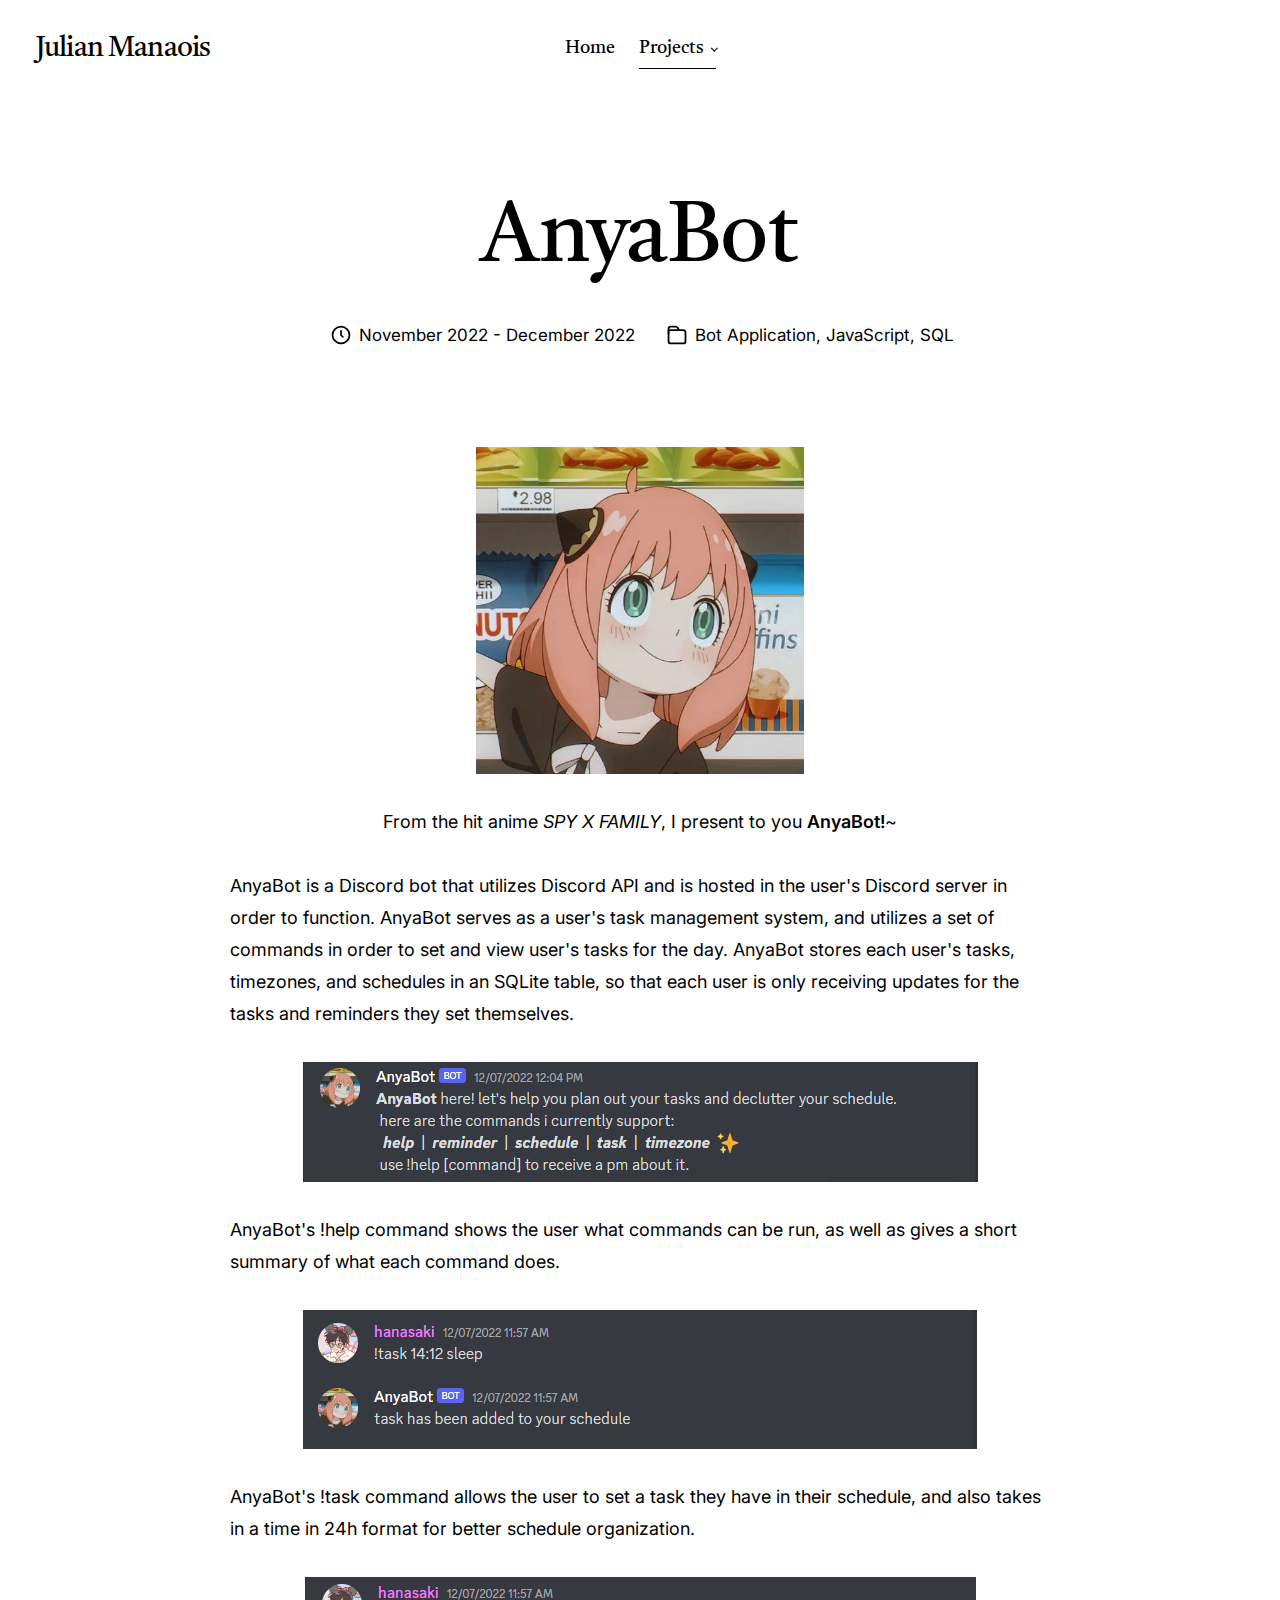
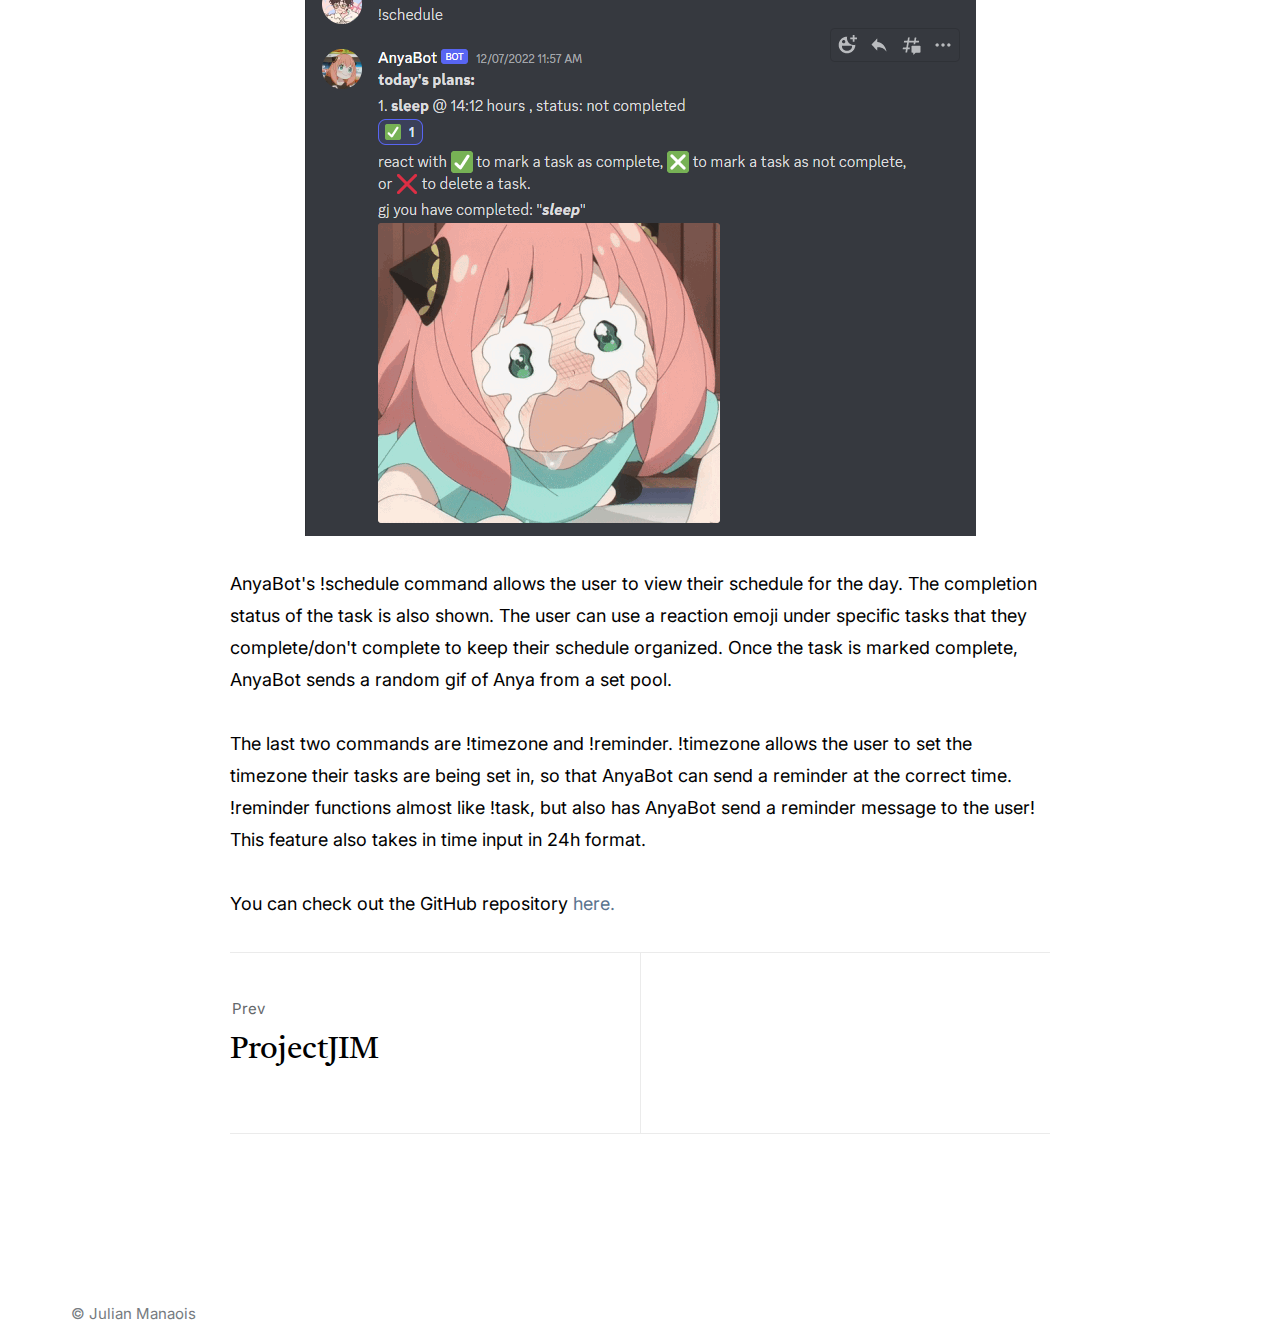
==== commit f594ff91: "add project page infos" ====
--- a/anyabot.html
+++ b/anyabot.html
@@ -6,7 +6,7 @@
     ================================================== -->
     <meta charset="utf-8">
     <meta name="viewport" content="width=device-width, initial-scale=1">
-    <title>Standard Post - Spurgeon</title>
+    <title>AnyaBot - Julian Manaois</title>
 
     <script>
         document.documentElement.classList.remove('no-js');
@@ -20,10 +20,6 @@
 
     <!-- favicons
     ================================================== -->
-    <link rel="apple-touch-icon" sizes="180x180" href="apple-touch-icon.png">
-    <link rel="icon" type="image/png" sizes="32x32" href="favicon-32x32.png">
-    <link rel="icon" type="image/png" sizes="16x16" href="favicon-16x16.png">
-    <link rel="manifest" href="site.webmanifest">
 
 </head>
 
@@ -52,7 +48,7 @@
 
             <div class="s-header__branding">
                 <p class="site-title">
-                    <a href="index.html" rel="home">Spurgeon.</a>
+                    <a href="index.html" rel="home">Julian Manaois</a>
                 </p>
             </div>
 
@@ -65,9 +61,9 @@
                         <li class="current-menu-item has-children">
                             <a href="#0" title="" class="">Projects</a>
                             <ul class="sub-menu">
+                                <li><a href="anyabot.html">AnyaBot</a></li>
                                 <li><a href="projectjim.html">ProjectJIM</a></li>
                                 <li><a href="jobhunter.html">JobHunter</a></li>
-                                <li><a href="anyabot.html">AnyaBot</a></li>
                             </ul>
                         </li>
                     </ul> <!-- end s-header__nav -->
@@ -76,31 +72,7 @@
     
             </div> <!-- end s-header__navigation -->
 
-            <div class="s-header__search">
-
-                <div class="s-header__search-inner">
-                    <div class="row">
-    
-                        <form role="search" method="get" class="s-header__search-form" action="#">
-                            <label>
-                                <span class="u-screen-reader-text">Search for:</span>
-                                <input type="search" class="s-header__search-field" placeholder="Search for..." value="" name="s" title="Search for:" autocomplete="off">
-                            </label>
-                            <input type="submit" class="s-header__search-submit" value="Search"> 
-                        </form>
-    
-                        <a href="#0" title="Close Search" class="s-header__search-close">Close</a>
-    
-                    </div> <!-- end row -->
-                </div> <!-- s-header__search-inner -->
-    
-            </div> <!-- end s-header__search -->
-
             <a class="s-header__menu-toggle" href="#0"><span>Menu</span></a>
-            <a class="s-header__search-trigger" href="#">
-                <svg width="24" height="24" fill="none" viewBox="0 0 24 24">
-                    <path stroke="currentColor" stroke-linecap="round" stroke-linejoin="round" stroke-width="1.5" d="M19.25 19.25L15.5 15.5M4.75 11C4.75 7.54822 7.54822 4.75 11 4.75C14.4518 4.75 17.25 7.54822 17.25 11C17.25 14.4518 14.4518 17.25 11 17.25C7.54822 17.25 4.75 14.4518 4.75 11Z"></path>
-                </svg>
             </a>
 
         </header> <!-- end s-header -->
@@ -118,23 +90,17 @@
                             <header class="entry__header">
     
                                 <h1 class="entry__title">
-                                    Understanding and Using Negative Space.
+                                    AnyaBot
                                 </h1>
 
                                 <div class="entry__meta">
-                                    <div class="entry__meta-author">
-                                        <svg width="24" height="24" fill="none" viewBox="0 0 24 24">
-                                            <circle cx="12" cy="8" r="3.25" stroke="currentColor" stroke-linecap="round" stroke-linejoin="round" stroke-width="1.5"></circle>
-                                            <path stroke="currentColor" stroke-linecap="round" stroke-linejoin="round" stroke-width="1.5" d="M6.8475 19.25H17.1525C18.2944 19.25 19.174 18.2681 18.6408 17.2584C17.8563 15.7731 16.068 14 12 14C7.93201 14 6.14367 15.7731 5.35924 17.2584C4.82597 18.2681 5.70558 19.25 6.8475 19.25Z"></path>
-                                        </svg>
-                                        <a href="#">Naruto Uzumaki</a> 
-                                    </div>
+                                   
                                     <div class="entry__meta-date">
                                         <svg width="24" height="24" fill="none" viewBox="0 0 24 24">
                                             <circle cx="12" cy="12" r="7.25" stroke="currentColor" stroke-width="1.5"></circle>
                                             <path stroke="currentColor" stroke-width="1.5" d="M12 8V12L14 14"></path>
                                         </svg>
-                                        August 15, 2021 
+                                        November 2022 - December 2022 
                                     </div>
                                     <div class="entry__meta-cat">
                                         <svg width="24" height="24" fill="none" viewBox="0 0 24 24">
@@ -143,139 +109,48 @@
                                         </svg>
                                           
                                         <span class="cat-links">
-                                            <a href="#0">Inspiration</a>
-                                            <a href="#0">Design</a>
+                                            <a>Bot Application</a>
+                                            <a>JavaScript</a>
+                                            <a>SQL</a>
                                         </span>
                                     </div>
                                 </div>
                             </header>
 
-                            <div class="entry__media">
-                                <figure class="featured-image">
-                                    <img src="images/thumbs/single/standard-1200.jpg" 
-                                      srcset="images/thumbs/single/standard-2400.jpg 2400w, 
-                                              images/thumbs/single/standard-1200.jpg 1200w, 
-                                              images/thumbs/single/standard-600.jpg 600w" sizes="(max-width: 2400px) 100vw, 2400px" alt="">
-                                </figure>
-                            </div>
+
 
                             <div class="content-primary">
 
                                 <div class="entry__content">
-                                    <p class="lead">
-                                    Duis ex ad cupidatat tempor Excepteur cillum cupidatat fugiat nostrud cupidatat dolor 
-                                    sunt sint sit nisi est eu exercitation incididunt adipisicing veniam velit id fugiat 
-                                    enim mollit amet anim veniam dolor dolor irure velit commodo cillum sit nulla ullamco 
-                                    magna amet magna cupidatat qui labore cillum cillum cupidatat fugiat nostrud. </p> 
-
-                                    <p class="drop-cap">
-                                    Eligendi quam at quis. Sit vel neque quam consequuntur expedita quisquam. Incidunt quae 
-                                    qui error. Rerum non facere mollitia ut magnam laboriosam. Quisquam neque quia ex eligendi 
-                                    repellat illum quibusdam aut. Architecto quam consequuntur totam ratione reprehenderit est 
-                                    praesentium impedit maiores incididunt adipisicing veniam velit .
-                                    </p>
+                                    <img class="anya" src="/images/portfolio/anya.jpg">
+                                    <p class="anyatxt">From the hit anime <i>SPY X FAMILY</i>, I present to you <b>AnyaBot!</b>~</p>
+                                    <p>
+                                    AnyaBot is a Discord bot that utilizes Discord API and is hosted in the user's Discord server in order to function.
+                                    AnyaBot serves as a user's task management system, and utilizes a set of commands in order to set and view user's tasks for the day. AnyaBot stores each user's tasks, timezones, and schedules in an SQLite 
+                                    table, so that each user is only receiving updates for the tasks and reminders they set themselves.
+                                    </p>
+                
+                    
+                                    <img class="anyachat" src="/images/anyabot/help.png">
+                                    <p>
+                                   AnyaBot's !help command shows the user what commands can be run, as well as gives a short summary of what each command does.
+                                    </p>
+                                    <img class="anyachat" src="/images/anyabot/addtask.png">
+                                    <p>
+                                    AnyaBot's !task command allows the user to set a task they have in their schedule, and also takes in a time in 24h format for better schedule organization.</p>
             
-                                    <p>
-                                    Duis ex ad cupidatat tempor Excepteur cillum cupidatat fugiat nostrud cupidatat dolor 
-                                    sunt sint sit nisi est eu exercitation incididunt adipisicing veniam velit id fugiat 
-                                    enim mollit amet anim veniam dolor dolor irure velit commodo cillum sit nulla ullamco 
-                                    magna amet magna cupidatat qui labore cillum sit in tempor veniam consequat non laborum 
-                                    adipisicing aliqua ea nisi sint ut quis proident ullamco ut dolore culpa occaecat ut 
-                                    laboris in sit minim cupidatat ut dolor voluptate enim veniam consequat occaecat fugiat 
-                                    in adipisicing in amet Ut nulla nisi non ut enim aliqua laborum mollit quis nostrud sed sed.
-                                    </p>
-                
-                                    <figure class="alignwide">
-                                        <img src="images/sample-1200.jpg" 
-                                          srcset="images/sample-2400.jpg 2400w, 
-                                                  images/sample-1200.jpg 1200w, 
-                                                  images/sample-600.jpg 600w" sizes="(max-width: 2400px) 100vw, 2400px" alt="">
-                                    </figure>
-            
-                                    <p>
-                                    Duis ex ad cupidatat tempor Excepteur cillum cupidatat fugiat nostrud cupidatat dolor 
-                                    sunt sint sit nisi est eu exercitation incididunt adipisicing veniam velit id fugiat 
-                                    enim mollit amet anim veniam dolor dolor irure velit commodo cillum sit nulla ullamco 
-                                    magna amet magna cupidatat qui labore cillum sit in tempor veniam consequat non laborum 
-                                    adipisicing aliqua ea nisi sint ut quis proident ullamco ut dolore culpa occaecat ut 
-                                    laboris in sit minim cupidatat ut dolor voluptate enim veniam consequat occaecat fugiat 
-                                    in adipisicing in amet Ut nulla nisi non ut enim aliqua laborum mollit quis nostrud sed sed.
-                                    </p>
-            
-                                    <h2>Large Heading</h2>
-            
-                                    <p>
-                                    Harum quidem rerum facilis est et expedita distinctio. Nam libero tempore, cum soluta 
-                                    nobis est eligendi optio cumque nihil impedit quo minus <a href="http://#">omnis voluptas assumenda est</a> 
-                                    id quod maxime placeat facere possimus, omnis dolor repellendus. Temporibus autem quibusdam et 
-                                    aut officiis debitis aut rerum necessitatibus saepe eveniet ut et.</p>
-            
-                                    <blockquote>
-                                        <p>
-                                        For God so loved the world, that he gave his only Son, that whoever believes in 
-                                        him should not perish but have eternal life. For God did not send his Son into 
-                                        the world to condemn the world, but in order that the world might be 
-                                        saved through him.
-                                        </p>
-                                        <cite>John 3:16-17 ESV</cite>
-                                    </blockquote>
-            
-                                    <p>
-                                    Odio dignissimos ducimus qui blanditiis praesentium voluptatum deleniti atque corrupti dolores 
-                                    et quas molestias excepturi sint occaecati cupiditate non provident, similique sunt in culpa. 
-                                    Aenean eu leo quam. Pellentesque ornare sem lacinia quam venenatis vestibulum. Nulla vitae elit 
-                                    libero, a pharetra augue laboris in sit minim cupidatat ut dolor voluptate enim veniam consequat 
-                                    occaecat fugiat in adipisicing in amet Ut nulla nisi non ut enim aliqua laborum mollit quis nostrud sed sed..</p>
-            
-                                    <h3>Smaller Heading</h3>
-            
-                                    <p>
-                                    Quidem rerum facilis est et expedita distinctio. Nam libero tempore, cum soluta nobis est 
-                                    eligendi optio cumque nihil impedit quo minus id quod maxime placeat facere possimus, omnis voluptas 
-                                    assumenda est, omnis dolor repellendus.
-                                    </p>
-            
-                                    <p>
-                                    Quidem rerum facilis est et expedita distinctio. Nam libero tempore, cum soluta nobis est 
-                                    eligendi optio cumque nihil impedit quo minus id quod maxime placeat facere possimus, omnis voluptas 
-                                    assumenda est, omnis dolor repellendus.
-                                    </p>
-                                        
-<pre><code class="language-css">
-    code {
-        font-size: 1.4rem;
-        margin: 0 .2rem;
-        padding: .2rem .6rem;
-        white-space: nowrap;
-        background: #F1F1F1;
-        border: 1px solid #E1E1E1;	
-        border-radius: 3px;
-    }
-</code></pre>
-                                            
-                                    <p>
-                                    Odio dignissimos ducimus qui blanditiis praesentium voluptatum deleniti atque corrupti dolores et 
-                                    quas molestias excepturi sint occaecati cupiditate non provident, similique sunt in culpa.</p>
-            
-                                    <ul>
-                                        <li>Donec nulla non metus auctor fringilla.
-                                            <ul>
-                                                <li>Lorem ipsum dolor sit amet.</li>
-                                                <li>Lorem ipsum dolor sit amet.</li>
-                                                <li>Lorem ipsum dolor sit amet.</li>
-                                            </ul>
-                                        </li>
-                                        <li>Donec nulla non metus auctor fringilla.</li>
-                                        <li>Donec nulla non metus auctor fringilla.</li>
-                                    </ul>
-            
-                                    <p>
-                                    Odio dignissimos ducimus qui blanditiis praesentium voluptatum deleniti atque corrupti dolores et quas 
-                                    molestias excepturi sint occaecati cupiditate non provident, similique sunt in culpa. Aenean eu leo quam. 
-                                    Pellentesque ornare sem lacinia quam venenatis vestibulum. Nulla vitae elit libero, a pharetra augue 
-                                    laboris in sit minim cupidatat ut dolor voluptate enim veniam consequat occaecat fugiat in adipisicing 
-                                    in amet Ut nulla nisi non ut enim aliqua laborum mollit quis nostrud sed sed.
-                                    </p>
+                                    <img class="anyachat" src="/images/anyabot/schedule.png">
+                                    <p>AnyaBot's !schedule command allows the user to view their schedule for the day. The completion status of the task is also shown. The user can use a reaction emoji under specific tasks that they complete/don't complete to keep their schedule organized.
+                                        Once the task is marked complete, AnyaBot sends a random gif of Anya from a set pool.
+                                    </p>
+                                     
+                                    <p>The last two commands are !timezone and !reminder. !timezone allows the user to set the timezone their tasks are being set in, so that AnyaBot can send a reminder at the correct time.
+                                        !reminder functions almost like !task, but also has AnyaBot send a reminder message to the user! This feature also takes in time input in 24h format.
+                                    </p>
+
+                                    <p>You can check out the GitHub repository <a href="https://github.com/jmanaois/jobhunter">here.
+                                    </a></p>
+                                     
 
                                 <div class="post-nav">
                                     <div class="post-nav__prev">
@@ -284,12 +159,12 @@
                                             ProjectJIM 
                                         </a>
                                     </div>
-                                    <div class="post-nav__next">
+                                   <!-- <div class="post-nav__next">
                                         <a href="newproject.html" rel="next">
                                             <span>Next</span>
                                             New Project name here
                                         </a>
-                                    </div>
+                                    </div> -->
                                 </div>
 
                             </div> <!-- end content-primary -->
--- a/css/styles.css
+++ b/css/styles.css
@@ -18,8 +18,8 @@
     /* color-1(#04776F)
      * color-2(#DD614A)
      */
-    --color-1                      : #04776F;
-    --color-2                      : #DD614A;
+    --color-1                      : #5a738e;
+    --color-2                      : #5a738e;
 
     /* feedback colors
      * color-error(#ffd1d2), color-success(#c8e675), 
@@ -5277,4 +5277,33 @@
     .comment-respond form {
         padding-top : var(--vspace-1);
     }
+}
+
+.anya {
+    max-width: 100%;
+    height: auto;
+    display: block;
+    margin-left: auto;
+    margin-right: auto;
+    width: 40%;
+}
+
+.anyachat {
+    max-width: 100%;
+    height: auto;
+    display: block;
+    margin-left: auto;
+    margin-right: auto;
+}
+
+.anyatxt {
+    text-align: center;
+}
+
+.jobhunter {
+    max-width: 100%;
+    height: auto;
+    display: block;
+    margin-left: auto;
+    margin-right: auto;
 }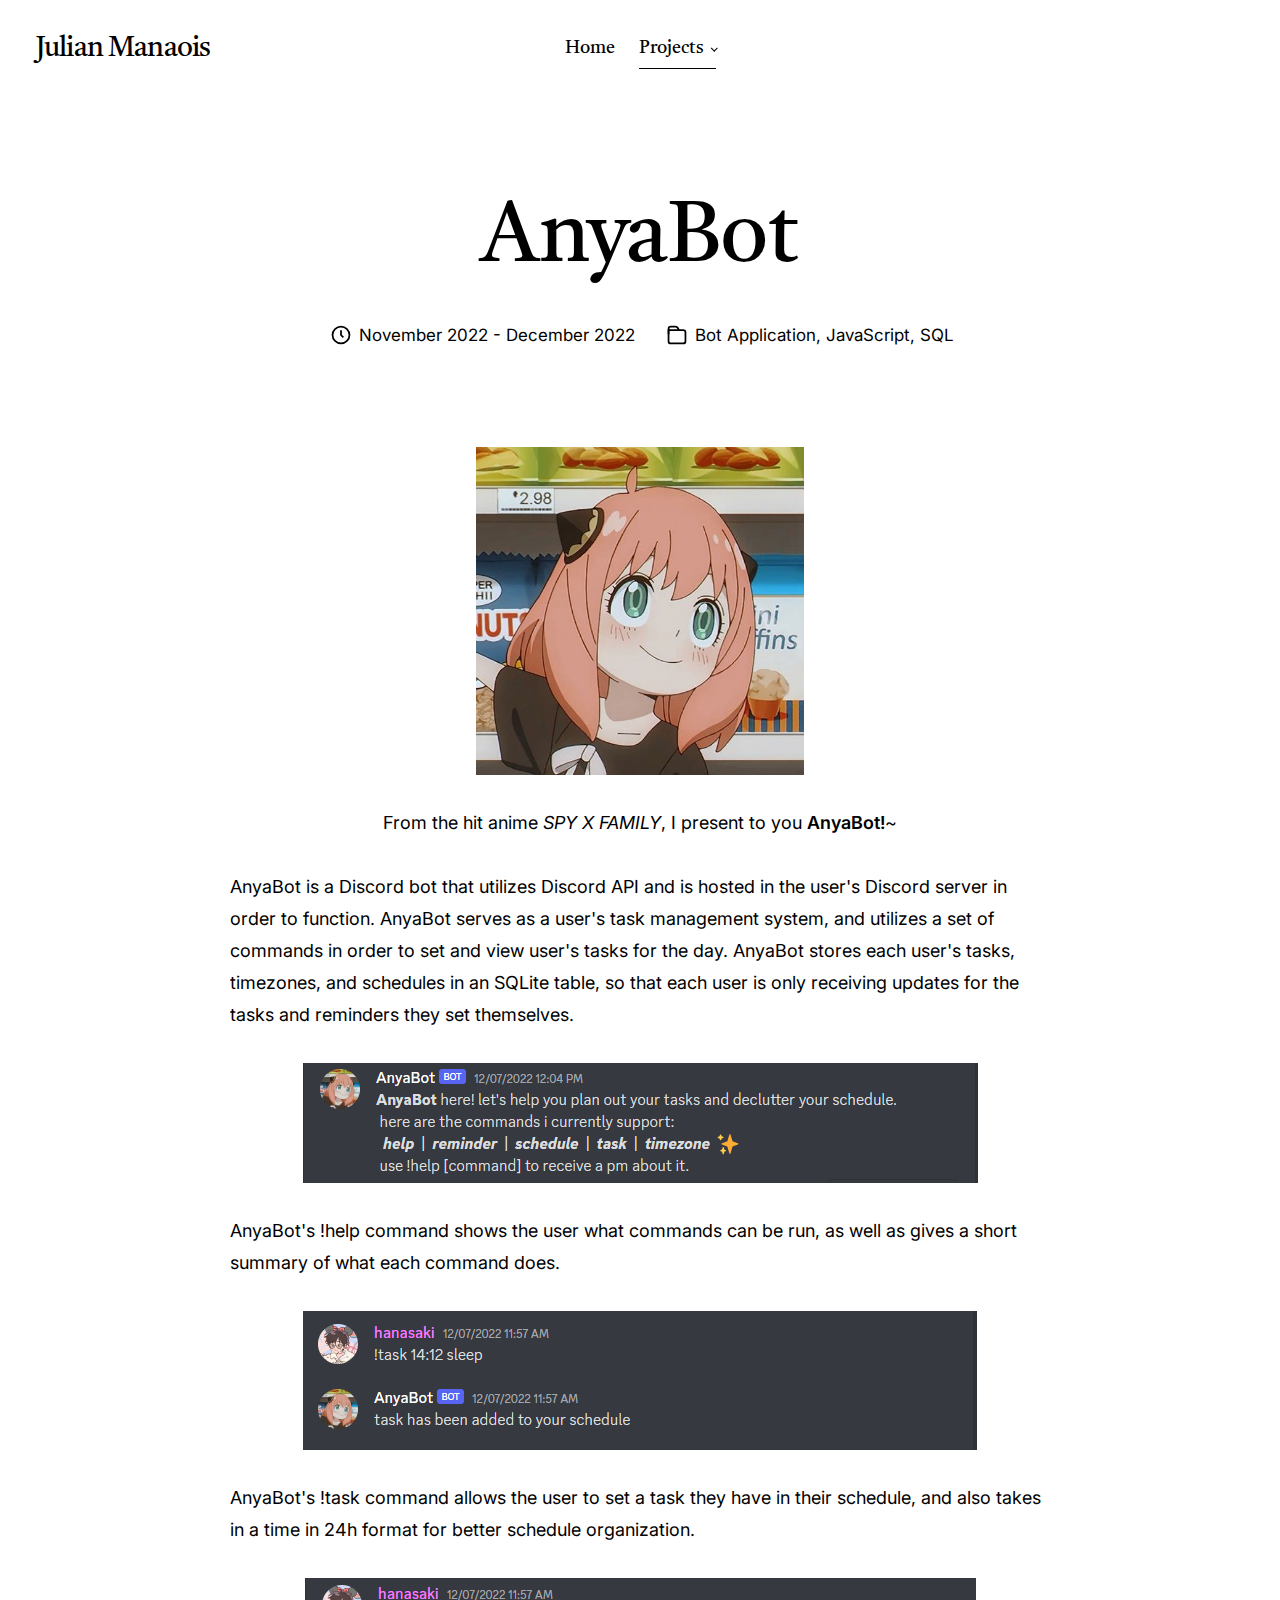
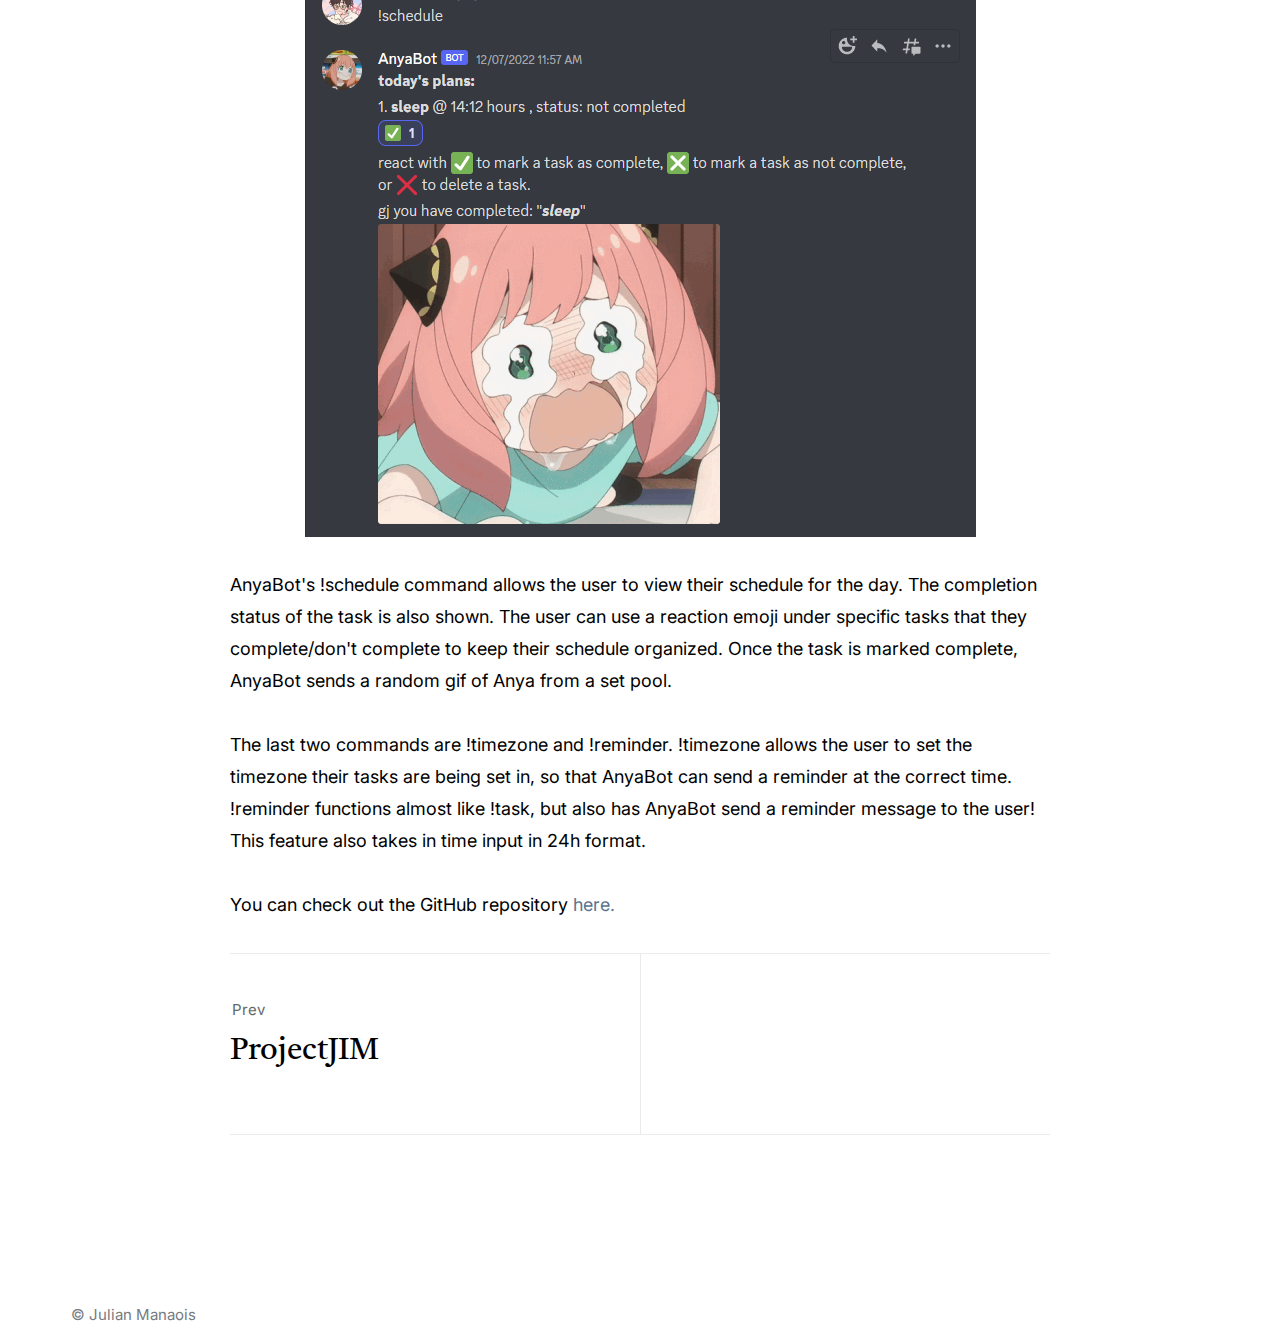
==== commit 19f1df05: "add favicon" ====
--- a/anyabot.html
+++ b/anyabot.html
@@ -20,7 +20,7 @@
 
     <!-- favicons
     ================================================== -->
-
+    <link rel="icon" type="image/x-icon" href="/images/Jmanaois.ico">
 </head>
 
 <body id="top">
